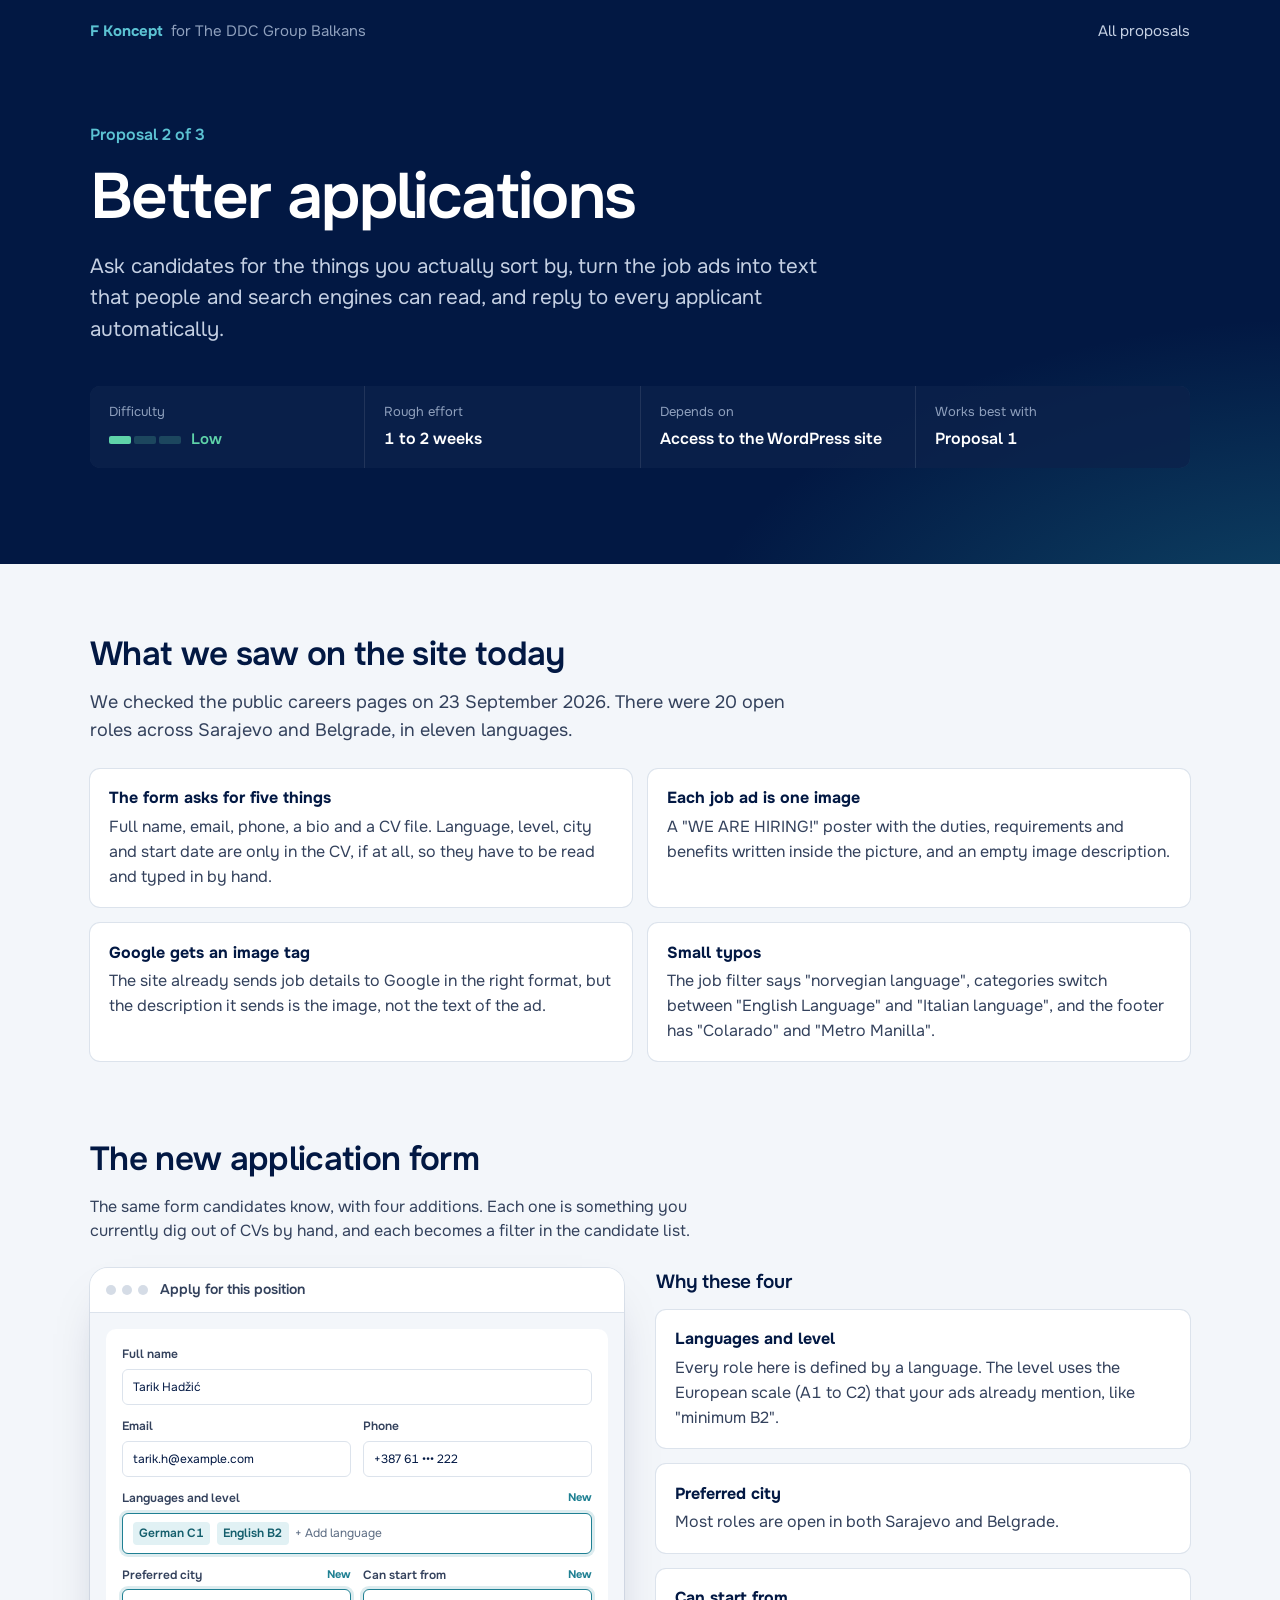
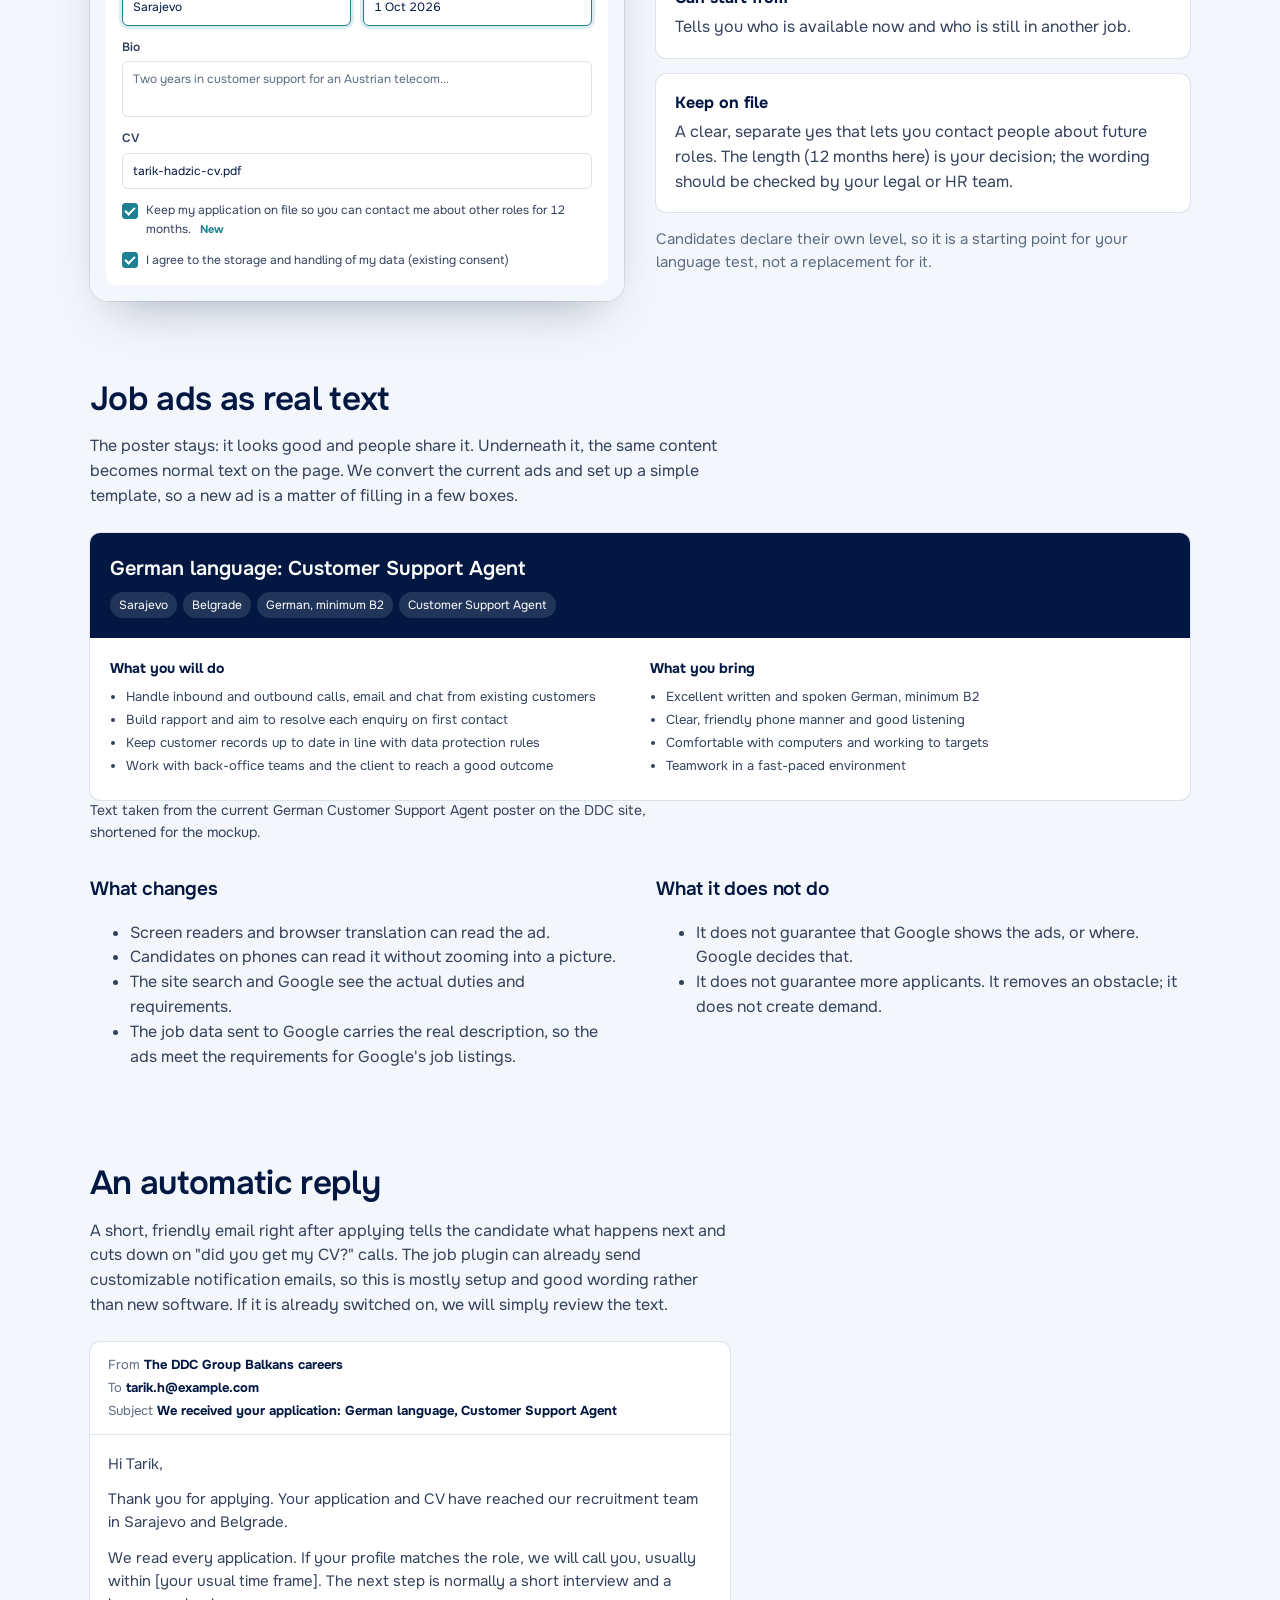
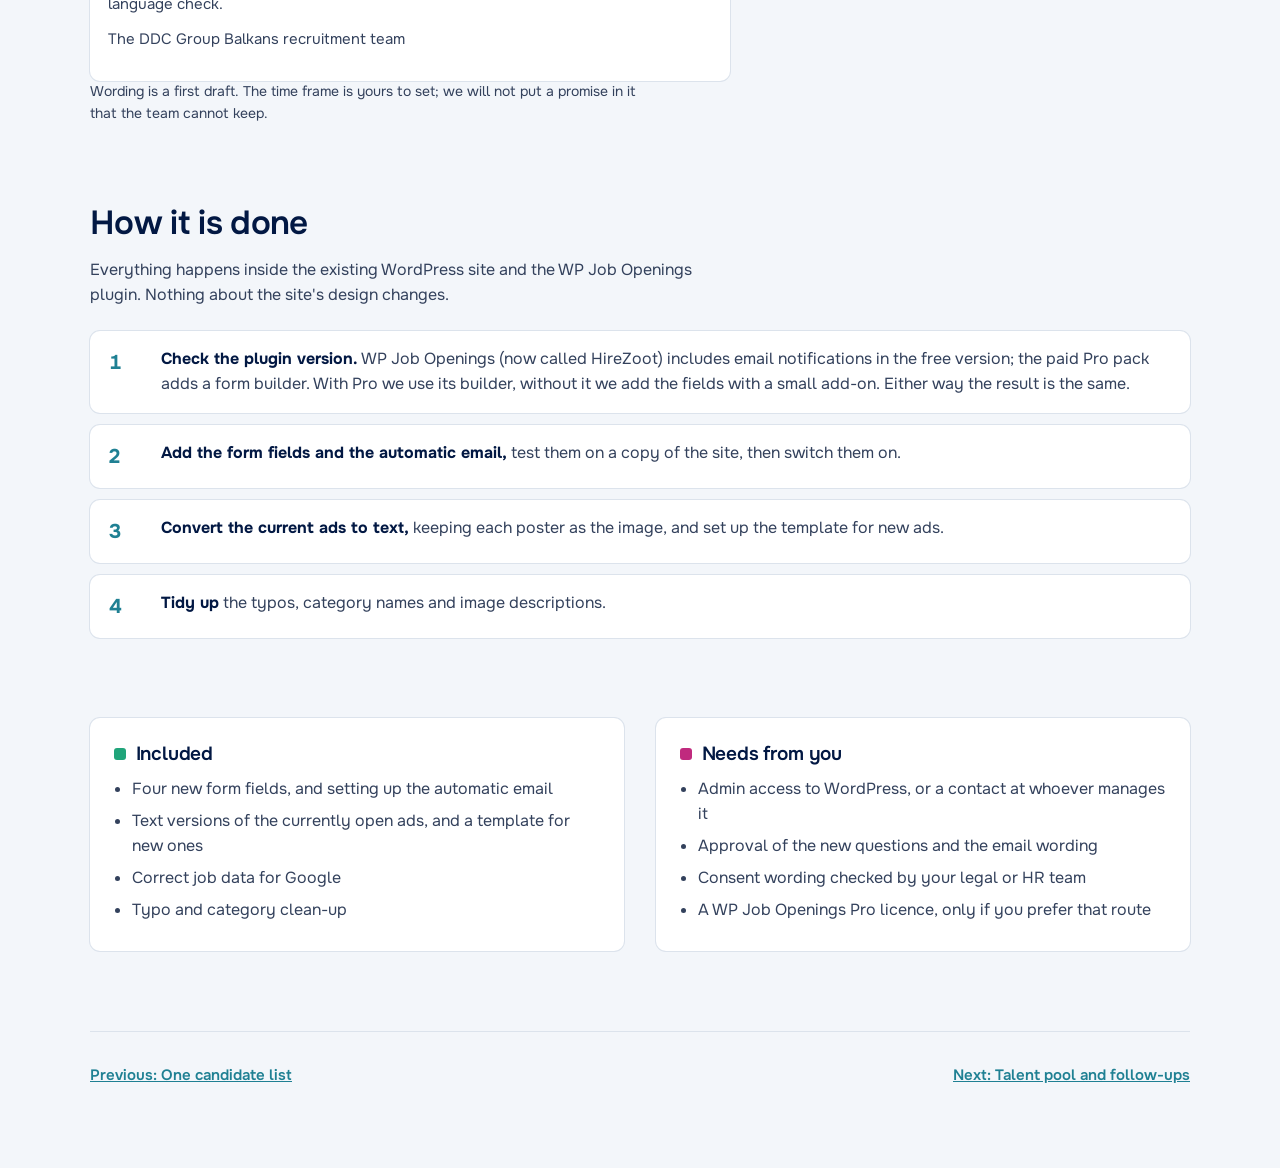
==== site/ideas/better-applications.html @ c0cc88ef "Build the DDC Balkans proposal site: deck, three proposals, smaller ideas Co-Authored-By: Claude Opu" ====
<!doctype html>
<html lang="en-GB">
<head>
<meta charset="utf-8">
<meta name="viewport" content="width=device-width, initial-scale=1, viewport-fit=cover">
<title>Better Applications | Proposal 2 for The DDC Group Balkans</title>
<meta name="robots" content="noindex, nofollow">
<meta name="theme-color" content="#021843">
<link rel="preconnect" href="https://fonts.googleapis.com">
<link rel="preconnect" href="https://fonts.gstatic.com" crossorigin>
<link href="https://fonts.googleapis.com/css2?family=Onest:wght@400;500;600;700;800&display=swap" rel="stylesheet">
<link rel="stylesheet" href="../assets/styles.css">
<link rel="icon" href="data:image/svg+xml,%3Csvg xmlns='http://www.w3.org/2000/svg' viewBox='0 0 32 32'%3E%3Crect width='32' height='32' rx='8' fill='%23021843'/%3E%3Ccircle cx='16' cy='16' r='7' fill='none' stroke='%231F8093' stroke-width='3'/%3E%3C/svg%3E">
</head>
<body class="doc-page">

<header class="doc-hero on-navy">
  <div class="inner">
    <div class="top">
      <a class="wordmark" href="../index.html"><b>F Koncept</b><span>for The DDC Group Balkans</span></a>
      <a href="../index.html#proposals">All proposals</a>
    </div>
    <p class="kicker">Proposal 2 of 3</p>
    <h1>Better applications</h1>
    <p class="lede">Ask candidates for the things you actually sort by, turn the job ads into text that people and search engines can read, and reply to every applicant automatically.</p>
    <dl class="summary">
      <div><dt>Difficulty</dt><dd><span class="meter" data-level="1"><span class="bars"><i></i><i></i><i></i></span>Low</span></dd></div>
      <div><dt>Rough effort</dt><dd>1 to 2 weeks</dd></div>
      <div><dt>Depends on</dt><dd>Access to the WordPress site</dd></div>
      <div><dt>Works best with</dt><dd>Proposal 1</dd></div>
    </dl>
  </div>
</header>

<main class="doc">

  <section>
    <h2>What we saw on the site today</h2>
    <p class="lead-p">We checked the public careers pages on 23 September 2026. There were 20 open roles across Sarajevo and Belgrade, in eleven languages.</p>
    <ul class="gets">
      <li><b>The form asks for five things</b>Full name, email, phone, a bio and a CV file. Language, level, city and start date are only in the CV, if at all, so they have to be read and typed in by hand.</li>
      <li><b>Each job ad is one image</b>A "WE ARE HIRING!" poster with the duties, requirements and benefits written inside the picture, and an empty image description.</li>
      <li><b>Google gets an image tag</b>The site already sends job details to Google in the right format, but the description it sends is the image, not the text of the ad.</li>
      <li><b>Small typos</b>The job filter says "norvegian language", categories switch between "English Language" and "Italian language", and the footer has "Colarado" and "Metro Manilla".</li>
    </ul>
  </section>

  <section>
    <h2>The new application form</h2>
    <p>The same form candidates know, with four additions. Each one is something you currently dig out of CVs by hand, and each becomes a filter in the candidate list.</p>
    <div class="two-col" style="margin-top:1.5rem;align-items:start">
      <div class="window">
        <div class="window-bar"><span class="dots"><i></i><i></i><i></i></span><span class="title">Apply for this position</span></div>
        <div class="window-body">
          <div class="form-mock">
            <label>Full name<span class="input">Tarik Hadžić</span></label>
            <div class="grid2">
              <label>Email<span class="input">tarik.h@example.com</span></label>
              <label>Phone<span class="input">+387 61 ••• 222</span></label>
            </div>
            <label class="new-field">Languages and level <span class="newtag">New</span><span class="input"><span class="tag">German C1</span><span class="tag">English B2</span><span style="color:#5b6b82">+ Add language</span></span></label>
            <div class="grid2">
              <label class="new-field">Preferred city <span class="newtag">New</span><span class="input">Sarajevo</span></label>
              <label class="new-field">Can start from <span class="newtag">New</span><span class="input num">1 Oct 2026</span></label>
            </div>
            <label>Bio<span class="input" style="min-height:3.5rem;align-items:flex-start;color:#5b6b82">Two years in customer support for an Austrian telecom...</span></label>
            <label>CV<span class="input">tarik-hadzic-cv.pdf</span></label>
            <label class="check new-field"><span class="box"></span><span>Keep my application on file so you can contact me about other roles for 12 months. <span class="newtag">New</span></span></label>
            <label class="check"><span class="box"></span><span>I agree to the storage and handling of my data (existing consent)</span></label>
          </div>
        </div>
      </div>
      <div>
        <h3>Why these four</h3>
        <ul class="gets" style="grid-template-columns:1fr;margin-top:.75rem">
          <li><b>Languages and level</b>Every role here is defined by a language. The level uses the European scale (A1 to C2) that your ads already mention, like "minimum B2".</li>
          <li><b>Preferred city</b>Most roles are open in both Sarajevo and Belgrade.</li>
          <li><b>Can start from</b>Tells you who is available now and who is still in another job.</li>
          <li><b>Keep on file</b>A clear, separate yes that lets you contact people about future roles. The length (12 months here) is your decision; the wording should be checked by your legal or HR team.</li>
        </ul>
        <p class="note" style="margin-top:1rem">Candidates declare their own level, so it is a starting point for your language test, not a replacement for it.</p>
      </div>
    </div>
  </section>

  <section>
    <h2>Job ads as real text</h2>
    <p>The poster stays: it looks good and people share it. Underneath it, the same content becomes normal text on the page. We convert the current ads and set up a simple template, so a new ad is a matter of filling in a few boxes.</p>
    <div class="jobpage" style="margin-top:1.5rem">
      <div class="jp-head">
        <h4>German language: Customer Support Agent</h4>
        <div class="meta"><span>Sarajevo</span><span>Belgrade</span><span>German, minimum B2</span><span>Customer Support Agent</span></div>
      </div>
      <div class="jp-body">
        <div>
          <h5>What you will do</h5>
          <ul>
            <li>Handle inbound and outbound calls, email and chat from existing customers</li>
            <li>Build rapport and aim to resolve each enquiry on first contact</li>
            <li>Keep customer records up to date in line with data protection rules</li>
            <li>Work with back-office teams and the client to reach a good outcome</li>
          </ul>
        </div>
        <div>
          <h5>What you bring</h5>
          <ul>
            <li>Excellent written and spoken German, minimum B2</li>
            <li>Clear, friendly phone manner and good listening</li>
            <li>Comfortable with computers and working to targets</li>
            <li>Teamwork in a fast-paced environment</li>
          </ul>
        </div>
      </div>
    </div>
    <p class="caption">Text taken from the current German Customer Support Agent poster on the DDC site, shortened for the mockup.</p>
    <div class="two-col" style="margin-top:2rem">
      <div>
        <h3>What changes</h3>
        <ul>
          <li>Screen readers and browser translation can read the ad.</li>
          <li>Candidates on phones can read it without zooming into a picture.</li>
          <li>The site search and Google see the actual duties and requirements.</li>
          <li>The job data sent to Google carries the real description, so the ads meet the requirements for Google's job listings.</li>
        </ul>
      </div>
      <div>
        <h3>What it does not do</h3>
        <ul>
          <li>It does not guarantee that Google shows the ads, or where. Google decides that.</li>
          <li>It does not guarantee more applicants. It removes an obstacle; it does not create demand.</li>
        </ul>
      </div>
    </div>
  </section>

  <section>
    <h2>An automatic reply</h2>
    <p>A short, friendly email right after applying tells the candidate what happens next and cuts down on "did you get my CV?" calls. The job plugin can already send customizable notification emails, so this is mostly setup and good wording rather than new software. If it is already switched on, we will simply review the text.</p>
    <div class="email" style="margin-top:1.5rem;max-width:40rem">
      <div class="hdr"><span>From <b>The DDC Group Balkans careers</b></span><span>To <b>tarik.h@example.com</b></span><span>Subject <b>We received your application: German language, Customer Support Agent</b></span></div>
      <div class="bdy">
        <p>Hi Tarik,</p>
        <p>Thank you for applying. Your application and CV have reached our recruitment team in Sarajevo and Belgrade.</p>
        <p>We read every application. If your profile matches the role, we will call you, usually within [your usual time frame]. The next step is normally a short interview and a language check.</p>
        <p>The DDC Group Balkans recruitment team</p>
      </div>
    </div>
    <p class="caption">Wording is a first draft. The time frame is yours to set; we will not put a promise in it that the team cannot keep.</p>
  </section>

  <section>
    <h2>How it is done</h2>
    <p>Everything happens inside the existing WordPress site and the WP Job Openings plugin. Nothing about the site's design changes.</p>
    <ol class="steps">
      <li><div><b>Check the plugin version.</b> WP Job Openings (now called HireZoot) includes email notifications in the free version; the paid Pro pack adds a form builder. With Pro we use its builder, without it we add the fields with a small add-on. Either way the result is the same.</div></li>
      <li><div><b>Add the form fields and the automatic email,</b> test them on a copy of the site, then switch them on.</div></li>
      <li><div><b>Convert the current ads to text,</b> keeping each poster as the image, and set up the template for new ads.</div></li>
      <li><div><b>Tidy up</b> the typos, category names and image descriptions.</div></li>
    </ol>
  </section>

  <section class="two-col">
    <div class="box-list" style="--c: var(--green)">
      <h3>Included</h3>
      <ul>
        <li>Four new form fields, and setting up the automatic email</li>
        <li>Text versions of the currently open ads, and a template for new ones</li>
        <li>Correct job data for Google</li>
        <li>Typo and category clean-up</li>
      </ul>
    </div>
    <div class="box-list" style="--c: var(--raspberry)">
      <h3>Needs from you</h3>
      <ul>
        <li>Admin access to WordPress, or a contact at whoever manages it</li>
        <li>Approval of the new questions and the email wording</li>
        <li>Consent wording checked by your legal or HR team</li>
        <li>A WP Job Openings Pro licence, only if you prefer that route</li>
      </ul>
    </div>
  </section>

  <footer class="doc-foot">
    <span><a href="one-candidate-list.html">Previous: One candidate list</a></span>
    <span><a href="talent-pool.html">Next: Talent pool and follow-ups</a></span>
  </footer>
</main>
</body>
</html>
---- site/assets/styles.css ----
/* DDC Group Balkans proposal. Tokens come from balkans.theddcgroup.com (see PROGRESS.md). */

:root {
  --navy: #021843;
  --navy-2: #0a2658;
  --navy-3: #13336b;
  --deep-teal: #0f4a5a;
  --teal: #1f8093;
  --teal-light: #5cc3d3;
  --raspberry: #c02a7e;
  --raspberry-light: #f07ab8;
  --green: #20a47a;
  --green-light: #5fd3a9;
  --lavender: #827493;
  --lavender-light: #b9acc9;

  --paper: #f3f6fa;
  --panel: #ffffff;
  --line: #dce3ec;
  --ink: #021843;
  --ink-2: #33415c;
  --muted: #5b6b82;
  --on-navy: #ffffff;
  --on-navy-2: #c5d0e3;
  --on-navy-3: #8fa0bd;

  --radius-s: 6px;
  --radius-m: 10px;
  --radius-l: 18px;

  --font: "Onest", "Plus Jakarta Sans", system-ui, -apple-system, "Segoe UI", sans-serif;
  color-scheme: light;
}

* { box-sizing: border-box; }
html { -webkit-text-size-adjust: 100%; }
body {
  margin: 0;
  font-family: var(--font);
  font-size: 1rem;
  line-height: 1.55;
  color: var(--ink);
  background: var(--paper);
  font-feature-settings: "ss01";
}
img { max-width: 100%; }
a { color: inherit; }
:focus-visible { outline: 3px solid var(--teal-light); outline-offset: 3px; border-radius: 4px; }
.sr-only { position: absolute; width: 1px; height: 1px; overflow: hidden; clip: rect(0 0 0 0); white-space: nowrap; }
.num { font-variant-numeric: tabular-nums; }

/* ---------- Buttons and links ---------- */
.btn {
  display: inline-flex; align-items: center; gap: .5rem;
  font: 600 1rem/1 var(--font);
  padding: .9rem 1.3rem;
  border-radius: var(--radius-m);
  border: 0;
  background: var(--teal); color: #fff;
  text-decoration: none; cursor: pointer;
  transition: background .15s;
}
.btn:hover { background: #196c7d; }
.btn.ghost { background: transparent; color: inherit; box-shadow: inset 0 0 0 1.5px currentColor; }
.btn.ghost:hover { background: rgba(255,255,255,.08); }
.btn.small { font-size: .875rem; padding: .6rem .9rem; border-radius: var(--radius-s); }
.ext::after {
  content: ""; display: inline-block; width: .75em; height: .75em; margin-left: .15em;
  background: currentColor;
  -webkit-mask: url("data:image/svg+xml,%3Csvg xmlns='http://www.w3.org/2000/svg' viewBox='0 0 12 12'%3E%3Cpath d='M4 1h7v7h-1.6V3.7L2.1 11 1 9.9l7.3-7.3H4z'/%3E%3C/svg%3E") center/contain no-repeat;
          mask: url("data:image/svg+xml,%3Csvg xmlns='http://www.w3.org/2000/svg' viewBox='0 0 12 12'%3E%3Cpath d='M4 1h7v7h-1.6V3.7L2.1 11 1 9.9l7.3-7.3H4z'/%3E%3C/svg%3E") center/contain no-repeat;
}

/* ---------- Status chips: the four benefit-card colours from the DDC site ---------- */
.chip {
  display: inline-flex; align-items: center; gap: .4em;
  font-size: .8125rem; font-weight: 600; line-height: 1;
  padding: .38em .65em .38em .55em;
  border-radius: 999px;
  white-space: nowrap;
  background: #eef1f6; color: var(--ink-2);
}
.chip::before { content: ""; width: .55em; height: .55em; border-radius: 50%; background: currentColor; }
.chip.new      { background: #efebf4; color: #5e5170; }
.chip.progress { background: #e1f1f4; color: #145e6c; }
.chip.working  { background: #dff3ec; color: #13704f; }
.chip.closed   { background: #f8e4ef; color: #9a1f63; }

/* ---------- Difficulty meter ---------- */
.meter { display: inline-flex; align-items: center; gap: .6rem; font-weight: 600; font-size: .9375rem; }
.meter .bars { display: inline-flex; gap: 3px; }
.meter .bars i { width: 22px; height: 8px; border-radius: 2px; background: currentColor; opacity: .22; }
.meter[data-level="1"] .bars i:nth-child(-n+1),
.meter[data-level="2"] .bars i:nth-child(-n+2),
.meter[data-level="3"] .bars i:nth-child(-n+3) { opacity: 1; }
.meter[data-level="1"] { color: var(--green); }
.meter[data-level="2"] { color: var(--teal); }
.meter[data-level="3"] { color: var(--raspberry); }
.on-navy .meter[data-level="1"] { color: var(--green-light); }
.on-navy .meter[data-level="2"] { color: var(--teal-light); }
.on-navy .meter[data-level="3"] { color: var(--raspberry-light); }

/* ---------- App window (mockup frame) ---------- */
.window {
  background: var(--paper);
  color: var(--ink);
  border-radius: var(--radius-l);
  overflow: hidden;
  box-shadow: 0 30px 60px -20px rgba(0, 8, 30, .55), 0 0 0 1px rgba(255,255,255,.06);
  font-size: .875rem;
  text-align: left;
}
.window-bar {
  display: flex; align-items: center; gap: .75rem;
  padding: .7rem 1rem;
  background: var(--panel);
  border-bottom: 1px solid var(--line);
}
.window-bar .dots { display: inline-flex; gap: 6px; }
.window-bar .dots i { width: 10px; height: 10px; border-radius: 50%; background: #d5dce6; }
.window-bar .title { font-weight: 600; color: var(--ink-2); }
.window-bar .sample { margin-left: auto; font-size: .75rem; color: var(--muted); background: #eef1f6; padding: .25rem .55rem; border-radius: 999px; }
.window-body { padding: 1rem; }

.table-wrap { overflow-x: auto; }
table.list { width: 100%; border-collapse: collapse; background: var(--panel); border-radius: var(--radius-m); overflow: hidden; }
table.list th, table.list td { padding: .6rem .75rem; text-align: left; border-bottom: 1px solid var(--line); white-space: nowrap; }
table.list th { font-size: .75rem; font-weight: 600; color: var(--muted); background: #f8fafc; }
table.list tr:last-child td { border-bottom: 0; }
table.list .who { font-weight: 600; }
table.list .sub { display: block; font-weight: 400; color: var(--muted); font-size: .75rem; }

/* ============================================================
   PRESENTATION (index.html)
   ============================================================ */
body.deck-page {
  background: var(--navy);
  color: var(--on-navy);
}
.deck {
  height: 100svh;
  overflow-y: auto;
  scroll-snap-type: y proximity;
  scroll-behavior: smooth;
}
.slide {
  position: relative;
  min-height: 100svh;
  scroll-snap-align: start;
  display: grid;
  align-items: center;
  padding: clamp(4.5rem, 8vh, 6rem) clamp(1.25rem, 6vw, 6rem) clamp(5rem, 9vh, 6rem);
  background:
    radial-gradient(1200px 700px at 110% 110%, rgba(31,128,147,.45), transparent 60%),
    radial-gradient(900px 600px at -10% -20%, rgba(19,51,107,.9), transparent 60%),
    var(--navy);
  isolation: isolate;
}
.slide:nth-child(even) {
  background:
    radial-gradient(1000px 700px at -10% 110%, rgba(31,128,147,.35), transparent 60%),
    radial-gradient(900px 600px at 110% -20%, rgba(19,51,107,.9), transparent 60%),
    var(--navy);
}
.slide-inner { width: 100%; max-width: 1240px; margin: 0 auto; }
.split { display: grid; grid-template-columns: minmax(0, 5fr) minmax(0, 7fr); gap: clamp(2rem, 5vw, 5rem); align-items: center; }
.split.even { grid-template-columns: 1fr 1fr; }

.slide h1, .slide h2 { font-weight: 600; letter-spacing: -.025em; margin: 0 0 1.25rem; text-wrap: balance; }
.slide h1 { font-size: clamp(2.25rem, min(4.6vw, 8vh), 4.5rem); line-height: 1.02; }
.slide h2 { font-size: clamp(1.75rem, min(3.4vw, 6.4vh), 3rem); line-height: 1.08; }
.slide h3 { font-size: 1.25rem; font-weight: 600; margin: 0 0 .5rem; letter-spacing: -.01em; }
.slide p { color: var(--on-navy-2); font-size: clamp(1rem, 1.25vw, 1.125rem); max-width: 34em; margin: 0 0 1rem; }
.slide .lede { font-size: clamp(1.0625rem, min(1.5vw, 2.8vh), 1.3125rem); color: var(--on-navy); max-width: 30em; }
.slide .kicker { color: var(--teal-light); font-weight: 600; font-size: 1rem; margin-bottom: 1rem; }
.slide .fine { font-size: .875rem; color: var(--on-navy-3); }
.actions { display: flex; flex-wrap: wrap; gap: .75rem; margin-top: 1.75rem; }

/* brand mark */
.brandbar {
  position: fixed; top: 0; left: 0; right: 0; z-index: 20;
  display: flex; align-items: center; justify-content: space-between; gap: 1rem;
  padding: calc(env(safe-area-inset-top, 0px) + 1rem) clamp(1.25rem, 6vw, 6rem) 1rem;
  pointer-events: none;
}
.brandbar > * { pointer-events: auto; }
.wordmark { display: inline-flex; align-items: baseline; gap: .5rem; font-weight: 600; font-size: .9375rem; color: var(--on-navy); text-decoration: none; }
.wordmark b { color: var(--teal-light); font-weight: 700; }
.wordmark span { color: var(--on-navy-3); font-weight: 400; }

/* progress rail */
.rail {
  position: fixed; right: clamp(.75rem, 2vw, 2rem); top: 50%; transform: translateY(-50%);
  z-index: 20; list-style: none; margin: 0; padding: 0;
  display: flex; flex-direction: column; gap: .35rem;
}
.rail a {
  display: flex; align-items: center; justify-content: flex-end; gap: .6rem;
  text-decoration: none; color: var(--on-navy-3); font-size: .8125rem; padding: .2rem 0;
}
.rail a span { opacity: 0; transform: translateX(6px); transition: opacity .2s, transform .2s; white-space: nowrap; }
.rail a i { width: 8px; height: 8px; border-radius: 50%; background: currentColor; opacity: .5; transition: all .2s; flex: none; }
.rail:hover a span, .rail a:focus-visible span { opacity: 1; transform: none; }
.rail a[aria-current="true"] { color: #fff; }
.rail a[aria-current="true"] i { opacity: 1; background: var(--teal-light); height: 22px; border-radius: 4px; }

.pager {
  position: fixed; left: 0; right: 0; bottom: 0; z-index: 20;
  display: flex; align-items: center; justify-content: space-between; gap: 1rem;
  padding: 1rem clamp(1.25rem, 6vw, 6rem) calc(env(safe-area-inset-bottom, 0px) + 1rem);
  pointer-events: none;
}
.pager > * { pointer-events: auto; }
.pager .count { font-size: .875rem; color: var(--on-navy-3); }
.pager .count b { color: #fff; font-weight: 600; }
.pager .keys { display: flex; gap: .5rem; }
.pager button {
  width: 44px; height: 44px; border-radius: 50%;
  border: 0; background: rgba(255,255,255,.1); color: #fff; cursor: pointer;
  display: grid; place-items: center;
}
.pager button:hover { background: rgba(255,255,255,.2); }
.pager button:disabled { opacity: .3; cursor: default; }
.pager .hint { font-size: .8125rem; color: var(--on-navy-3); }

/* ---------- Slide 1: the merge ---------- */
.merge { position: relative; }
.sheet {
  background: #fff; color: #1d2733; border-radius: var(--radius-m);
  font-size: .8125rem; overflow: hidden;
  box-shadow: 0 30px 60px -20px rgba(0,8,30,.6);
}
.sheet-head, .sheet-row {
  display: grid; grid-template-columns: 3rem 1.4fr 1.2fr 1.1fr .9fr;
}
.sheet-head > *, .sheet-row > * { padding: .5rem .6rem; border-right: 1px solid #e3e7ec; border-bottom: 1px solid #e3e7ec; white-space: nowrap; overflow: hidden; text-overflow: ellipsis; }
.sheet-head { background: #f1f3f5; color: #5f6b7a; font-weight: 600; }
.sheet-row > :first-child, .sheet-head > :first-child { background: #f1f3f5; color: #8a94a1; text-align: right; }
.sheet-row.ghost { color: #b7bec8; }
.sheet-row.clash { background: #fdf0f6; }
.sheet-row.clash .st { color: #9a1f63; font-weight: 600; }
.sheet-gap { height: 1.5rem; background: repeating-linear-gradient(0deg, #fff 0 6px, #f6f7f9 6px 12px); border-bottom: 1px solid #e3e7ec; }

.clash-note {
  display: flex; gap: .75rem; align-items: flex-start;
  margin-top: 1rem; padding: .85rem 1rem; border-radius: var(--radius-m);
  background: rgba(192,42,126,.16); color: #fbd4e8; font-size: .9375rem;
  box-shadow: inset 3px 0 0 var(--raspberry);
}
.record {
  position: absolute; inset: 0; margin: auto; height: fit-content;
  background: var(--panel); color: var(--ink);
  border-radius: var(--radius-l); padding: 1.25rem 1.35rem;
  box-shadow: 0 30px 70px -20px rgba(0,8,30,.7);
  opacity: 0; transform: translateY(24px) scale(.97);
  pointer-events: none;
}
.record-top { display: flex; align-items: center; gap: .9rem; margin-bottom: 1rem; }
.avatar {
  width: 44px; height: 44px; border-radius: 50%; flex: none;
  display: grid; place-items: center; font-weight: 700; color: #fff; background: var(--teal);
}
.record-top h3 { margin: 0; font-size: 1.125rem; color: var(--ink); }
.record-top .sub { color: var(--muted); font-size: .8125rem; }
.record-top .chip { margin-left: auto; }
.record dl { display: grid; grid-template-columns: repeat(3, minmax(0,1fr)); gap: .75rem; margin: 0 0 1rem; }
.record dt { font-size: .75rem; color: var(--muted); }
.record dd { margin: 0; font-weight: 600; font-size: .875rem; }
.record .guard {
  display: flex; gap: .6rem; align-items: center;
  padding: .6rem .8rem; border-radius: var(--radius-s);
  background: #dff3ec; color: #13704f; font-size: .8125rem; font-weight: 600;
}

.merge.play .sheet { animation: sheet-out 1s cubic-bezier(.6,0,.3,1) 2.4s forwards; }
.merge.play .clash-note { animation: sheet-out .8s cubic-bezier(.6,0,.3,1) 2.3s forwards; }
.merge.play .record { animation: record-in .9s cubic-bezier(.2,.8,.2,1) 3.1s forwards; pointer-events: auto; }
.merge.done .sheet, .merge.done .clash-note { opacity: .12; transform: scale(.94); filter: blur(2px); }
.merge.done .record { opacity: 1; transform: none; pointer-events: auto; }
@keyframes sheet-out { to { opacity: .12; transform: scale(.94); filter: blur(2px); } }
@keyframes record-in { to { opacity: 1; transform: none; } }
.replay {
  margin-top: 1rem; background: none; border: 0; color: var(--on-navy-3); font: inherit; font-size: .875rem;
  cursor: pointer; text-decoration: underline; text-underline-offset: 3px; padding: .25rem 0;
}
.replay:hover { color: #fff; }

/* ---------- Slide 2: flow ---------- */
.flow { list-style: none; margin: 2.5rem 0 0; padding: 0; display: grid; grid-template-columns: repeat(5, minmax(0,1fr)); gap: 1rem; counter-reset: step; }
.flow li {
  counter-increment: step; position: relative;
  padding: 1.25rem 1.1rem 1.35rem; border-radius: var(--radius-m);
  background: rgba(255,255,255,.05);
  box-shadow: inset 0 3px 0 var(--bar, var(--teal));
}
.flow li::before { content: counter(step); display: block; font-size: 2rem; font-weight: 600; color: var(--on-navy-3); line-height: 1; margin-bottom: .75rem; }
.flow li strong { display: block; font-size: 1.0625rem; margin-bottom: .35rem; }
.flow li span { color: var(--on-navy-2); font-size: .9375rem; }
.flow li.hand { --bar: var(--raspberry); background: rgba(192,42,126,.12); }
.flow li.hand::after {
  content: "by hand"; position: absolute; top: 1.2rem; right: 1rem;
  font-size: .75rem; font-weight: 600; color: var(--raspberry-light);
}
.symptoms { display: grid; grid-template-columns: repeat(3, minmax(0,1fr)); gap: 1rem; margin-top: 1.5rem; }
.symptom { padding: 1rem 1.1rem; border-radius: var(--radius-m); background: rgba(0,0,0,.2); font-size: .9375rem; color: var(--on-navy-2); }
.symptom b { display: block; color: #fff; font-weight: 600; margin-bottom: .25rem; }

/* ---------- Slide 3: findings ---------- */
.findings { display: grid; gap: 1rem; }
.finding { display: grid; grid-template-columns: 5.5rem 1fr; gap: 1.25rem; align-items: center; padding: 1rem 1.25rem; border-radius: var(--radius-m); background: rgba(255,255,255,.05); }
.finding .thumb { border-radius: var(--radius-s); overflow: hidden; background: #fff; aspect-ratio: 1; display: grid; }
.finding h3 { color: #fff; }
.finding p { font-size: .9375rem; margin: 0; }
.poster { padding: .5rem; font-size: .5rem; line-height: 1.2; color: #0d2340; background: linear-gradient(160deg, #fff 55%, #dfe9f1); }
.poster b { display: block; font-size: .8rem; line-height: .9; font-weight: 800; letter-spacing: -.03em; }
.poster b + b { color: var(--teal); }
.poster i { display: block; height: 3px; margin: 3px 0; background: #c8d3df; border-radius: 2px; }
.mini-form { padding: .4rem .5rem; background: #fff; font-size: .45rem; line-height: 1.1; color: #5b6b82; display: grid; gap: 2px; align-content: center; }
.mini-form i { height: 7px !important; }
.mini-form i { display: block; height: 9px; border: 1px solid #d0d8e2; border-radius: 2px; }
.mini-form .missing { border-style: dashed; border-color: var(--raspberry); background: #fdf0f6; }
.typo { padding: .5rem; background: #fff; font-size: .55rem; color: #33415c; display: grid; gap: 6px; align-content: center; }
.typo s { text-decoration-color: var(--raspberry); text-decoration-thickness: 2px; }

/* ---------- Slide 4: three proposals ---------- */
.three { display: grid; grid-template-columns: repeat(3, minmax(0,1fr)); gap: 1.25rem; margin-top: 2.5rem; }
.proposal {
  display: flex; flex-direction: column;
  padding: 1.5rem 1.4rem; border-radius: var(--radius-m);
  background: rgba(255,255,255,.06);
  box-shadow: inset 0 4px 0 var(--bar);
}
.proposal h3 { font-size: 1.5rem; color: #fff; margin-bottom: .6rem; }
.proposal p { font-size: .9375rem; }
.proposal .facts { margin: auto 0 1.25rem; padding: 1rem 0 0; display: grid; gap: .5rem; font-size: .875rem; color: var(--on-navy-2); border-top: 1px solid rgba(255,255,255,.1); }
.proposal .facts div { display: flex; justify-content: space-between; gap: 1rem; align-items: center; }
.proposal .facts dt { color: var(--on-navy-3); }
.proposal .facts dd { margin: 0; color: #fff; font-weight: 600; text-align: right; }
.proposal .btn { align-self: flex-start; }
.slide .deps { margin-top: 1.25rem; font-size: .9375rem; color: var(--on-navy-3); max-width: 60em; }

/* ---------- Proposal slides ---------- */
.points { list-style: none; padding: 0; margin: 1.5rem 0 0; display: grid; gap: .75rem; }
.points li { position: relative; padding-left: 1.6rem; color: var(--on-navy-2); font-size: 1rem; }
.points li::before { content: ""; position: absolute; left: 0; top: .5em; width: .7rem; height: .7rem; border-radius: 3px; background: var(--bar, var(--teal-light)); }
.points li b { color: #fff; font-weight: 600; }
.meta-row { display: flex; flex-wrap: wrap; gap: 1.25rem 2rem; margin-top: 1.75rem; align-items: center; }
.meta-row .effort { font-size: .9375rem; color: var(--on-navy-2); }
.meta-row .effort b { color: #fff; }

/* mini mockups on slides */
.mock-toolbar { display: flex; flex-wrap: wrap; gap: .5rem; margin-bottom: .75rem; align-items: center; }
.mock-search { flex: 1 1 10rem; background: var(--panel); border: 1px solid var(--line); border-radius: var(--radius-s); padding: .45rem .7rem; color: var(--muted); }
.filter-pill { background: var(--panel); border: 1px solid var(--line); border-radius: 999px; padding: .35rem .7rem; font-size: .8125rem; color: var(--ink-2); }
.filter-pill.on { background: var(--navy); color: #fff; border-color: var(--navy); }
.alert {
  display: flex; gap: .6rem; align-items: flex-start;
  padding: .7rem .85rem; border-radius: var(--radius-s); margin-bottom: .75rem;
  font-size: .8125rem; line-height: 1.4;
}
.alert.warn { background: #f8e4ef; color: #7d1850; }
.alert.ok { background: #dff3ec; color: #0f5c41; }
.alert.info { background: #e1f1f4; color: #0f4d59; }
.alert b { font-weight: 700; }

.form-mock { background: var(--panel); border-radius: var(--radius-m); padding: 1rem; display: grid; gap: .75rem; }
.form-mock label { display: grid; gap: .3rem; font-size: .75rem; font-weight: 600; color: var(--ink-2); }
.form-mock .input { border: 1px solid var(--line); border-radius: var(--radius-s); padding: .5rem .6rem; font-weight: 400; color: var(--ink); background: #fff; min-height: 2.2rem; display: flex; align-items: center; gap: .4rem; flex-wrap: wrap; }
.form-mock .new-field { position: relative; }
.form-mock .new-field .input { border-color: var(--teal); box-shadow: 0 0 0 3px rgba(31,128,147,.15); }
.form-mock .tag { background: #e1f1f4; color: #145e6c; border-radius: 4px; padding: .15rem .4rem; font-size: .75rem; font-weight: 600; }
.form-mock .grid2 { display: grid; grid-template-columns: 1fr 1fr; gap: .75rem; }
.form-mock .check { display: flex; gap: .5rem; align-items: flex-start; font-weight: 400; }
.form-mock .box { width: 1rem; height: 1rem; border-radius: 3px; border: 1.5px solid var(--teal); background: var(--teal); flex: none; margin-top: .1rem; position: relative; }
.form-mock .box::after { content: ""; position: absolute; left: 4px; top: 1px; width: 4px; height: 8px; border: solid #fff; border-width: 0 2px 2px 0; transform: rotate(45deg); }
.newtag { font-size: .6875rem; font-weight: 700; color: var(--teal); margin-left: .35rem; }

.tasks { display: grid; gap: .5rem; }
.task { display: flex; gap: .75rem; align-items: center; background: var(--panel); border-radius: var(--radius-s); padding: .6rem .75rem; }
.task .when { font-size: .75rem; color: var(--muted); margin-left: auto; white-space: nowrap; }
.task .box { width: 1rem; height: 1rem; border: 1.5px solid #b8c3d1; border-radius: 4px; flex: none; }
.match-card { background: var(--panel); border-radius: var(--radius-m); padding: .9rem 1rem; margin-top: .75rem; box-shadow: inset 4px 0 0 var(--teal); }
.match-card h4 { margin: 0 0 .25rem; font-size: .9375rem; }
.match-card p { margin: 0 0 .6rem; color: var(--muted); font-size: .8125rem; }
.stack { display: flex; }
.stack span { width: 28px; height: 28px; border-radius: 50%; display: grid; place-items: center; color: #fff; font-size: .6875rem; font-weight: 700; border: 2px solid #fff; margin-left: -6px; }
.stack span:first-child { margin-left: 0; }

/* ---------- Quick wins ---------- */
.wins { display: grid; grid-template-columns: repeat(2, minmax(0,1fr)); gap: .75rem 2.5rem; margin-top: 2rem; }
.win { display: grid; grid-template-columns: 1fr auto; gap: .25rem 1rem; padding: 1rem 0; border-top: 1px solid rgba(255,255,255,.12); }
.win h3 { font-size: 1.0625rem; margin: 0; color: #fff; }
.win p { grid-column: 1 / -1; font-size: .9375rem; margin: 0; }

/* ---------- Roadmap ---------- */
.road { list-style: none; margin: 2.5rem 0 0; padding: 0; display: grid; gap: 1rem; counter-reset: step; }
.road li {
  counter-increment: step;
  display: grid; grid-template-columns: 3rem minmax(0, 1fr) auto; gap: 1.25rem; align-items: center;
  padding: 1.25rem 1.4rem; border-radius: var(--radius-m); background: rgba(255,255,255,.06);
}
.road li::before { content: counter(step); font-size: 2.25rem; font-weight: 600; color: var(--bar); line-height: 1; }
.road h3 { margin: 0 0 .2rem; color: #fff; }
.road p { margin: 0; font-size: .9375rem; }
.road .when { text-align: right; font-size: .9375rem; color: var(--on-navy-2); }
.road .when b { display: block; color: #fff; font-size: 1.125rem; }

/* ---------- Promises ---------- */
.promise-cols { display: grid; grid-template-columns: 1fr 1fr; gap: 2rem; margin-top: 2rem; }
.promise-cols h3 { display: flex; align-items: center; gap: .6rem; color: #fff; font-size: 1.25rem; }
.promise-cols h3::before { content: ""; width: 12px; height: 12px; border-radius: 3px; background: var(--c); }
.promise-cols ul { margin: 0; padding: 0; list-style: none; display: grid; gap: .75rem; }
.promise-cols li { color: var(--on-navy-2); padding-left: 1.4rem; position: relative; }
.promise-cols li::before { content: ""; position: absolute; left: 0; top: .65em; width: .6rem; height: 2px; background: var(--c); }

.questions { columns: 2; column-gap: 2.5rem; margin: 1.5rem 0 0; padding-left: 1.2rem; color: var(--on-navy-2); }
.questions li { break-inside: avoid; margin-bottom: .6rem; }

/* ---------- responsive deck ---------- */
@media (max-width: 1100px) {
  .flow { grid-template-columns: repeat(3, minmax(0,1fr)); }
  .rail { display: none; }
}
@media (max-width: 900px) {
  .deck { scroll-snap-type: none; height: auto; overflow: visible; }
  .slide { min-height: auto; padding-top: 5.5rem; padding-bottom: 4.5rem; }
  .split, .split.even { grid-template-columns: 1fr; }
  .three, .symptoms, .promise-cols, .wins { grid-template-columns: 1fr; }
  .flow { grid-template-columns: 1fr 1fr; }
  .questions { columns: 1; }
  .road li { grid-template-columns: 2.5rem 1fr; }
  .road .when { grid-column: 2; text-align: left; }
  .brandbar { position: absolute; }
  .pager { display: none; }
  .record { position: relative; margin-top: -14rem; }
}
@media (max-width: 520px) {
  .flow { grid-template-columns: 1fr; }
  .finding { grid-template-columns: 5rem 1fr; gap: 1rem; padding: 1rem; }
  .record dl { grid-template-columns: 1fr 1fr; }
  .sheet-head, .sheet-row { grid-template-columns: 2.6rem 1.4fr 1fr 1.1fr; }
  .sheet-head > :nth-child(5), .sheet-row > :nth-child(5) { display: none; }
  .form-mock .grid2 { grid-template-columns: 1fr; }
}

/* ============================================================
   DETAIL PAGES (ideas/*.html)
   ============================================================ */
body.doc-page { background: var(--paper); color: var(--ink); }
.doc-hero {
  color: #fff;
  padding: calc(env(safe-area-inset-top, 0px) + 1.25rem) clamp(1.25rem, 6vw, 6rem) clamp(3rem, 7vw, 5rem);
  background:
    radial-gradient(1100px 600px at 105% 120%, rgba(31,128,147,.5), transparent 60%),
    var(--navy);
}
.doc-hero .top { display: flex; justify-content: space-between; align-items: center; gap: 1rem; margin-bottom: clamp(2.5rem, 7vw, 5rem); flex-wrap: wrap; }
.doc-hero .top a { color: var(--on-navy-2); font-size: .9375rem; text-decoration: none; }
.doc-hero .top a:hover { color: #fff; text-decoration: underline; }
.doc-hero .inner { max-width: 1100px; margin: 0 auto; }
.doc-hero .kicker { color: var(--teal-light); font-weight: 600; margin: 0 0 1rem; }
.doc-hero h1 { font-size: clamp(2.25rem, 5vw, 4rem); line-height: 1.04; letter-spacing: -.025em; font-weight: 600; margin: 0 0 1.25rem; max-width: 15em; text-wrap: balance; }
.doc-hero .lede { font-size: clamp(1.125rem, 1.6vw, 1.3125rem); color: var(--on-navy-2); max-width: 36em; margin: 0; }
.summary {
  display: grid; grid-template-columns: repeat(4, minmax(0,1fr)); gap: 1px;
  margin-top: 2.5rem; border-radius: var(--radius-m); overflow: hidden;
  background: rgba(255,255,255,.12);
}
.summary div { background: rgba(2,24,67,.75); padding: 1rem 1.2rem; }
.summary dt { font-size: .8125rem; color: var(--on-navy-3); margin-bottom: .3rem; }
.summary dd { margin: 0; font-weight: 600; }

.doc { max-width: 1100px; margin: 0 auto; padding: clamp(2.5rem, 6vw, 4.5rem) clamp(1.25rem, 6vw, 6rem) 5rem; box-sizing: content-box; }
.doc section { margin-bottom: clamp(3rem, 7vw, 5rem); }
.doc h2 { font-size: clamp(1.625rem, 2.6vw, 2.25rem); letter-spacing: -.02em; line-height: 1.12; font-weight: 600; margin: 0 0 1rem; max-width: 22em; }
.doc h3 { font-size: 1.1875rem; font-weight: 600; margin: 0 0 .4rem; letter-spacing: -.01em; }
.doc p, .doc li { color: var(--ink-2); max-width: 40em; }
.doc p { margin: 0 0 1rem; }
.doc .lead-p { font-size: 1.125rem; }
.doc .note { font-size: .9375rem; color: var(--muted); }
.doc .window { box-shadow: 0 24px 50px -24px rgba(2,24,67,.35), 0 0 0 1px var(--line); }
.doc .window-body { background: var(--paper); }
.caption { font-size: .875rem; color: var(--muted); margin-top: .75rem; }

.gets { display: grid; grid-template-columns: repeat(2, minmax(0,1fr)); gap: 1rem; list-style: none; padding: 0; margin: 1.5rem 0 0; }
.gets li { background: var(--panel); border-radius: var(--radius-m); padding: 1.1rem 1.2rem; box-shadow: 0 0 0 1px var(--line); max-width: none; }
.gets li b { display: block; color: var(--ink); margin-bottom: .25rem; }

.two-col { display: grid; grid-template-columns: 1fr 1fr; gap: 2rem; }
.box-list { background: var(--panel); border-radius: var(--radius-m); padding: 1.35rem 1.5rem; box-shadow: 0 0 0 1px var(--line); }
.box-list h3 { display: flex; align-items: center; gap: .6rem; }
.box-list h3::before { content: ""; width: 12px; height: 12px; border-radius: 3px; background: var(--c, var(--teal)); }
.box-list ul { margin: .5rem 0 0; padding-left: 1.1rem; }
.box-list li { margin-bottom: .45rem; }

.steps { list-style: none; padding: 0; margin: 1.5rem 0 0; counter-reset: s; display: grid; gap: .75rem; }
.steps li { counter-increment: s; display: grid; grid-template-columns: 2.25rem 1fr; gap: 1rem; background: var(--panel); border-radius: var(--radius-m); padding: 1rem 1.2rem; box-shadow: 0 0 0 1px var(--line); max-width: none; }
.steps li::before { content: counter(s); font-weight: 700; font-size: 1.25rem; color: var(--teal); }
.steps li b { color: var(--ink); }

.options { display: grid; grid-template-columns: 1fr 1fr; gap: 1rem; margin-top: 1.5rem; }
.option { background: var(--panel); border-radius: var(--radius-m); padding: 1.35rem 1.5rem; box-shadow: 0 0 0 1px var(--line); }
.option.recommended { box-shadow: 0 0 0 2px var(--teal); }
.option .tagline { font-size: .8125rem; font-weight: 600; color: var(--teal); margin-bottom: .4rem; }
.option ul { padding-left: 1.1rem; margin: .5rem 0 1rem; }
.option li { margin-bottom: .35rem; font-size: .9375rem; }

.doc-foot { border-top: 1px solid var(--line); padding-top: 2rem; display: flex; flex-wrap: wrap; justify-content: space-between; gap: 1rem; color: var(--muted); font-size: .9375rem; }
.doc-foot a { color: var(--teal); font-weight: 600; }

/* interactive demo (one-candidate-list) */
.demo { display: grid; grid-template-columns: minmax(0, 1.35fr) minmax(0, 1fr); gap: 1rem; align-items: start; }
.demo .filters { display: flex; flex-wrap: wrap; gap: .4rem; margin-bottom: .75rem; }
.demo .filters button { font: inherit; font-size: .8125rem; background: var(--panel); border: 1px solid var(--line); border-radius: 999px; padding: .4rem .75rem; cursor: pointer; color: var(--ink-2); }
.demo .filters button[aria-pressed="true"] { background: var(--navy); border-color: var(--navy); color: #fff; }
.demo .filters .sep { width: 1px; background: var(--line); margin: 0 .25rem; }
.demo table.list tbody tr { cursor: pointer; }
.demo table.list tbody tr:hover td { background: #f6f9fc; }
.demo table.list tbody tr[aria-selected="true"] td { background: #e9f4f6; }
.demo table.list tbody tr:focus-visible { outline: 2px solid var(--teal); outline-offset: -2px; }
.profile { background: var(--panel); border-radius: var(--radius-m); padding: 1.1rem; box-shadow: 0 0 0 1px var(--line); position: sticky; top: 1rem; }
.profile .empty { color: var(--muted); padding: 2rem .5rem; text-align: center; }
.profile .p-head { display: flex; gap: .75rem; align-items: center; margin-bottom: .9rem; }
.profile .p-head h4 { margin: 0; font-size: 1.0625rem; }
.profile .p-head .sub { font-size: .8125rem; color: var(--muted); }
.profile dl { display: grid; grid-template-columns: 1fr 1fr; gap: .6rem; margin: 0 0 1rem; font-size: .8125rem; }
.profile dt { color: var(--muted); }
.profile dd { margin: 0; font-weight: 600; }
.profile .p-actions { display: flex; flex-wrap: wrap; gap: .4rem; margin-bottom: 1rem; }
.profile .p-actions button { font: inherit; font-size: .8125rem; font-weight: 600; padding: .45rem .7rem; border-radius: var(--radius-s); border: 1px solid var(--line); background: #fff; cursor: pointer; color: var(--ink); }
.profile .p-actions button:hover { border-color: var(--teal); }
.profile .p-actions button.primary { background: var(--teal); color: #fff; border-color: var(--teal); }
.timeline { list-style: none; margin: 0; padding: 0 0 0 1rem; border-left: 2px solid var(--line); display: grid; gap: .6rem; font-size: .8125rem; }
.timeline li { position: relative; color: var(--ink-2); }
.timeline li::before { content: ""; position: absolute; left: calc(-1rem - 6px); top: .35em; width: 10px; height: 10px; border-radius: 50%; background: var(--dot, var(--teal)); box-shadow: 0 0 0 2px #fff; }
.timeline time { display: block; color: var(--muted); font-size: .75rem; }
.demo-bar { display: flex; flex-wrap: wrap; gap: .75rem; align-items: center; margin-bottom: .75rem; }
.demo-bar .btn { font-size: .875rem; }
#demo-msg:empty { display: none; }

.dup { display: grid; grid-template-columns: 1fr auto 1fr; gap: .75rem; align-items: stretch; }
.dup .card { background: var(--panel); border-radius: var(--radius-m); padding: .9rem 1rem; box-shadow: 0 0 0 1px var(--line); font-size: .8125rem; }
.dup .card b { display: block; font-size: .9375rem; margin-bottom: .3rem; }
.dup .card .diff { background: #fdf0f6; color: #7d1850; padding: 0 .2rem; border-radius: 3px; }
.dup .vs { align-self: center; font-weight: 700; color: var(--muted); }
.dup-actions { display: flex; flex-wrap: wrap; gap: .5rem; margin-top: .75rem; }

.email { background: var(--panel); border-radius: var(--radius-m); box-shadow: 0 0 0 1px var(--line); overflow: hidden; font-size: .9375rem; }
.email .hdr { padding: .8rem 1.1rem; border-bottom: 1px solid var(--line); font-size: .8125rem; color: var(--muted); display: grid; gap: .2rem; }
.email .hdr b { color: var(--ink); }
.email .bdy { padding: 1.1rem; color: var(--ink-2); }
.email .bdy p { margin: 0 0 .75rem; }

.jobpage { background: #fff; border-radius: var(--radius-m); box-shadow: 0 0 0 1px var(--line); overflow: hidden; }
.jobpage .jp-head { padding: 1.25rem; background: var(--navy); color: #fff; }
.jobpage .jp-head h4 { margin: 0 0 .5rem; font-size: 1.25rem; font-weight: 600; }
.jobpage .jp-head .meta { display: flex; flex-wrap: wrap; gap: .4rem; }
.jobpage .jp-head .meta span { font-size: .75rem; background: rgba(255,255,255,.12); padding: .25rem .55rem; border-radius: 999px; }
.jobpage .jp-body { padding: 1.25rem; display: grid; grid-template-columns: 1fr 1fr; gap: 1.25rem; font-size: .8125rem; color: var(--ink-2); }
.jobpage .jp-body h5 { margin: 0 0 .4rem; font-size: .875rem; color: var(--ink); }
.jobpage .jp-body ul { margin: 0; padding-left: 1rem; }
.jobpage .jp-body li { margin-bottom: .2rem; }

@media (max-width: 900px) {
  .summary { grid-template-columns: 1fr 1fr; }
  .gets, .two-col, .options, .demo { grid-template-columns: 1fr; }
  .jobpage .jp-body { grid-template-columns: 1fr; }
  .dup { grid-template-columns: 1fr; }
  .dup .vs { justify-self: center; }
}

@media (prefers-reduced-motion: reduce) {
  *, *::before, *::after { animation-duration: 0s !important; animation-delay: 0s !important; transition-duration: 0s !important; scroll-behavior: auto !important; }
}
table.list th.num, table.list td.num { text-align: right; }
.form-mock label.new-field:not(.check) > .newtag { position: absolute; right: 0; top: 0; }
.pager { justify-content: flex-end; gap: 1.25rem; }
.demo > *, .two-col > *, .options > * { min-width: 0; }
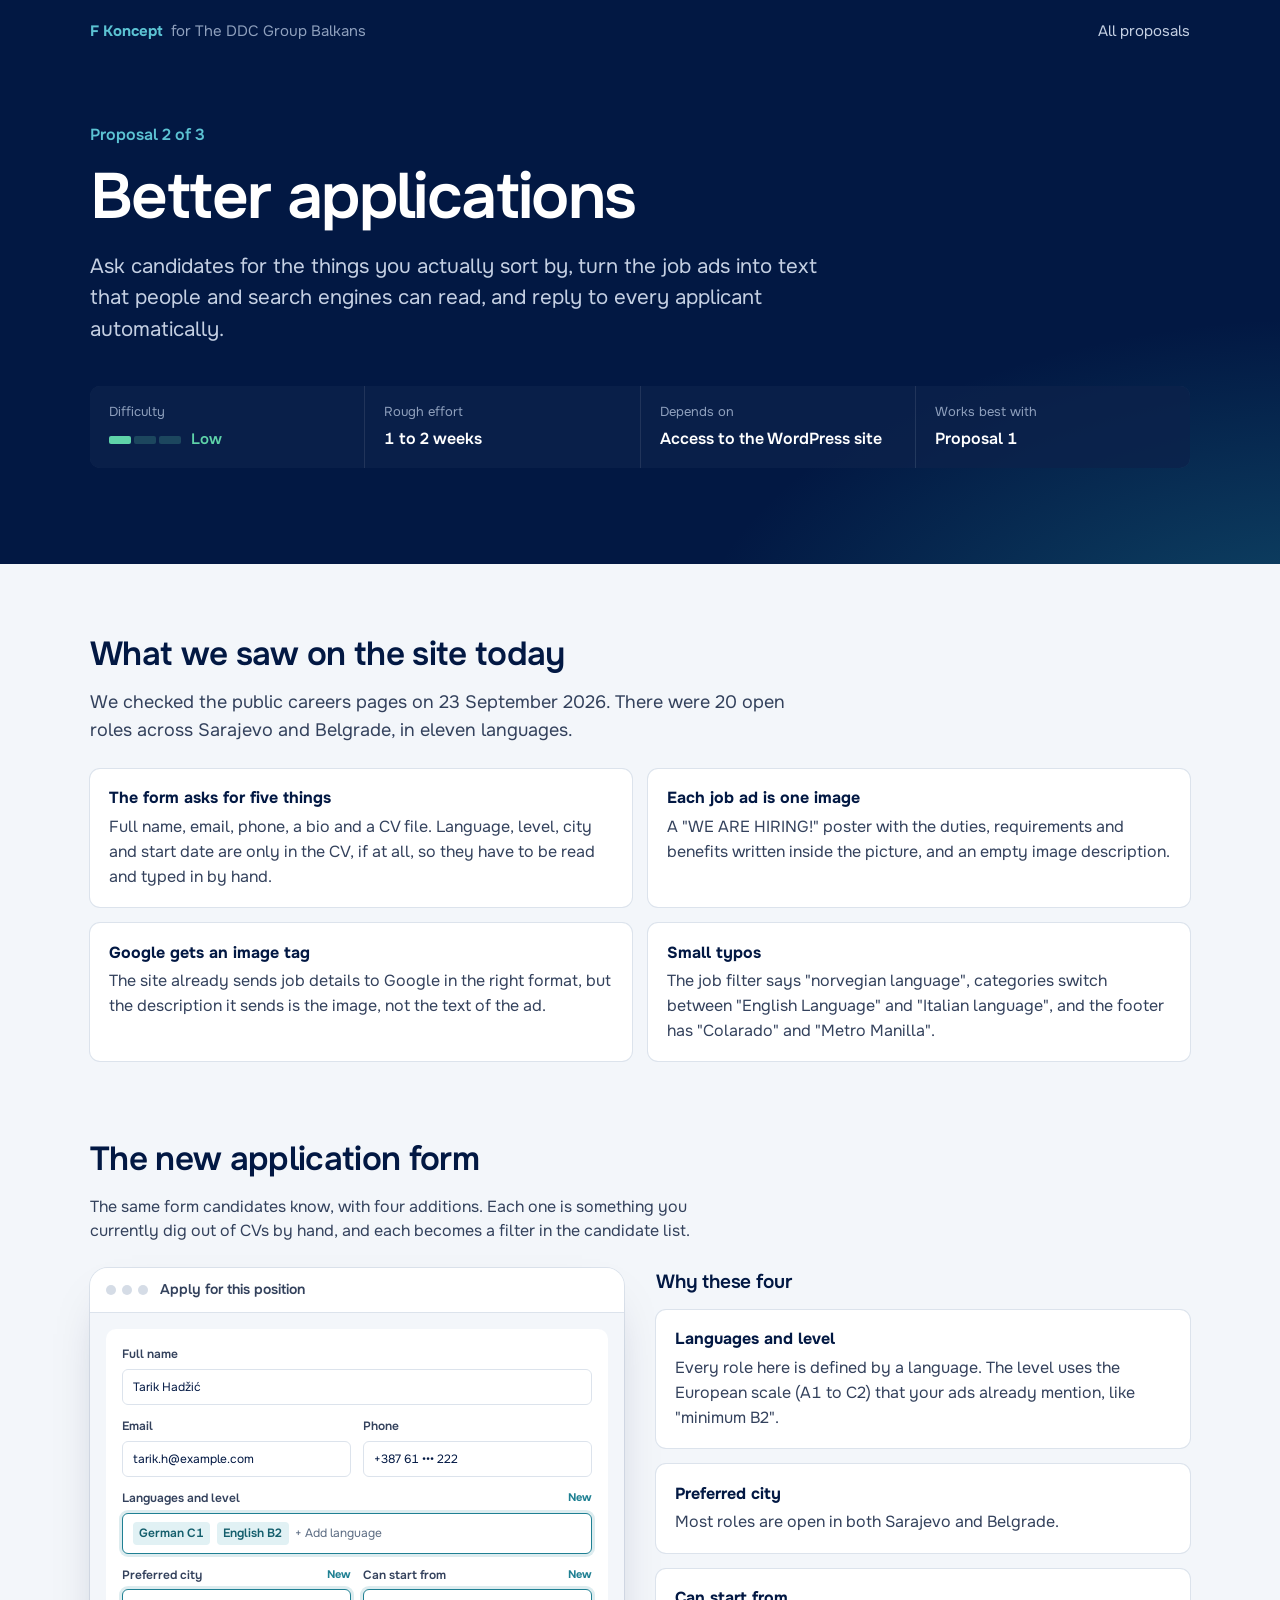
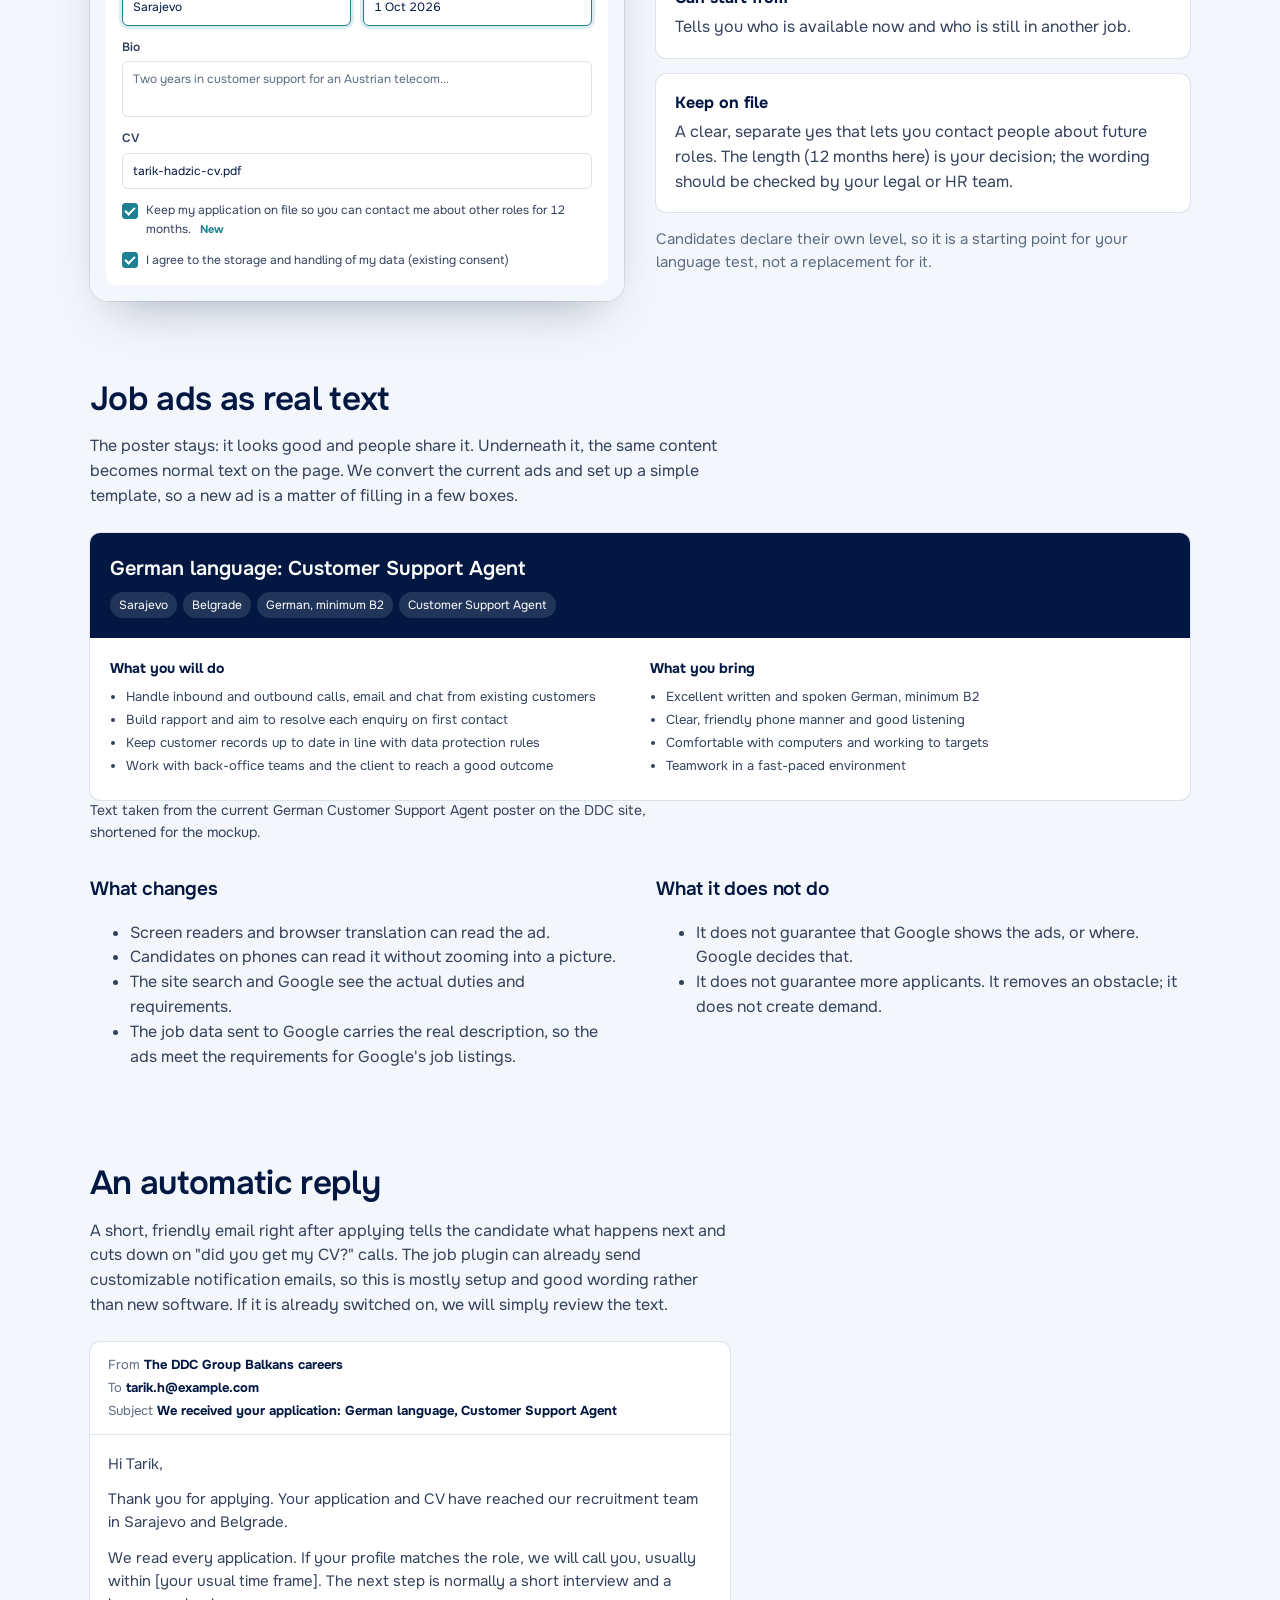
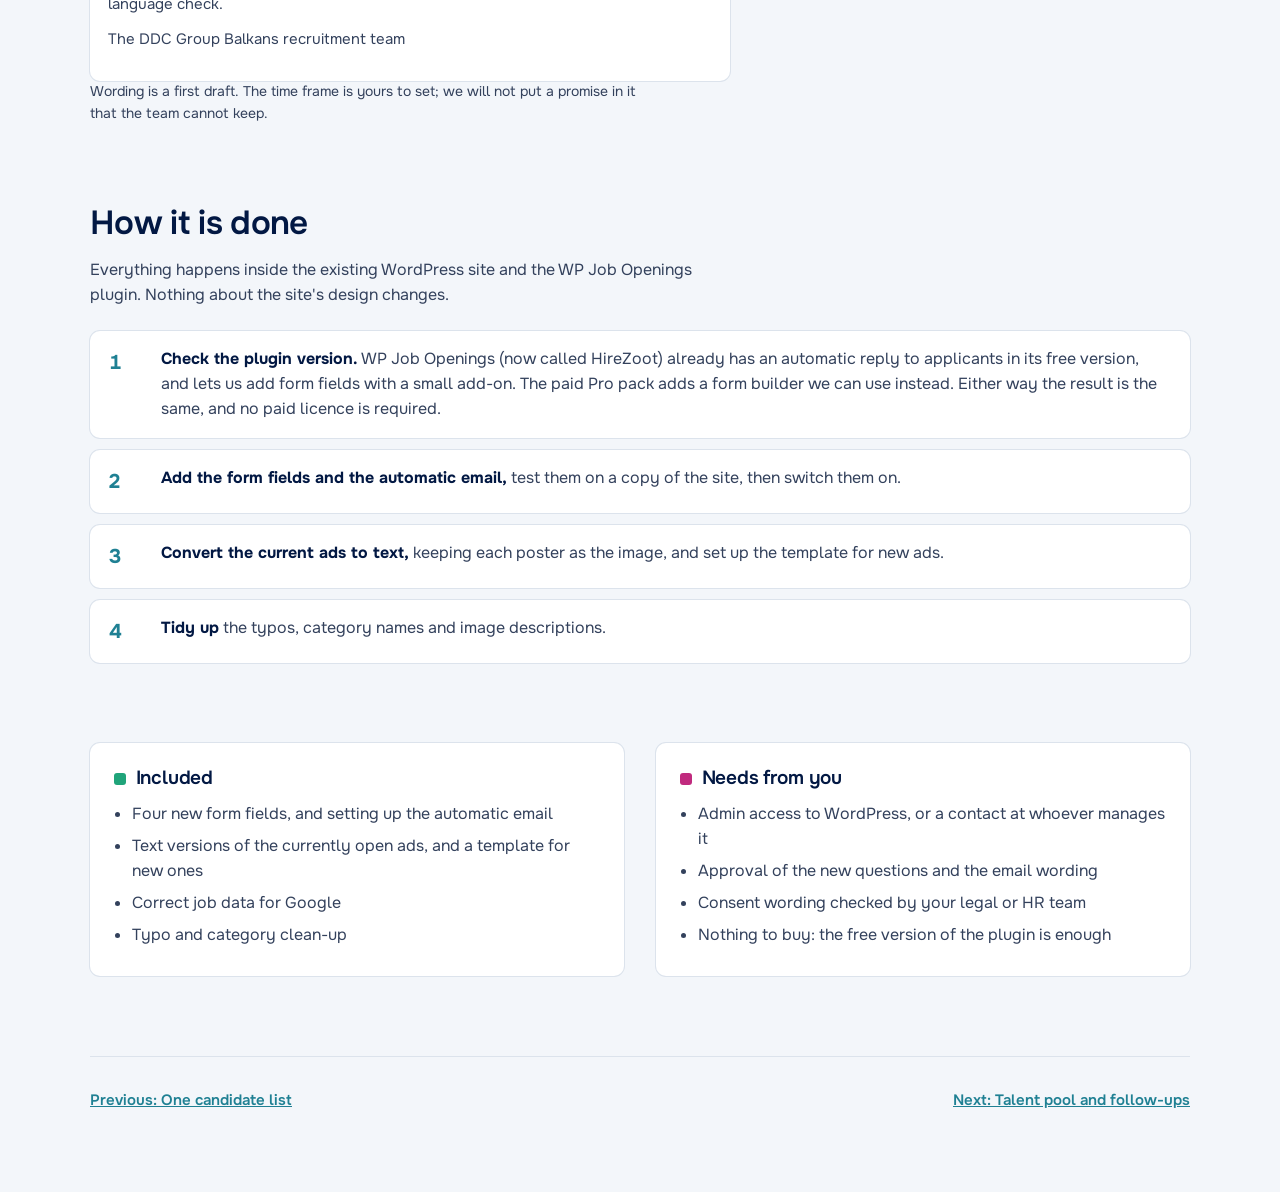
==== commit cfa20c10: "Show the WordPress dependency and data agreement, record the feasibility check Co-Authored-By: Claud" ====
--- a/site/ideas/better-applications.html
+++ b/site/ideas/better-applications.html
@@ -152,7 +152,7 @@
     <h2>How it is done</h2>
     <p>Everything happens inside the existing WordPress site and the WP Job Openings plugin. Nothing about the site's design changes.</p>
     <ol class="steps">
-      <li><div><b>Check the plugin version.</b> WP Job Openings (now called HireZoot) includes email notifications in the free version; the paid Pro pack adds a form builder. With Pro we use its builder, without it we add the fields with a small add-on. Either way the result is the same.</div></li>
+      <li><div><b>Check the plugin version.</b> WP Job Openings (now called HireZoot) already has an automatic reply to applicants in its free version, and lets us add form fields with a small add-on. The paid Pro pack adds a form builder we can use instead. Either way the result is the same, and no paid licence is required.</div></li>
       <li><div><b>Add the form fields and the automatic email,</b> test them on a copy of the site, then switch them on.</div></li>
       <li><div><b>Convert the current ads to text,</b> keeping each poster as the image, and set up the template for new ads.</div></li>
       <li><div><b>Tidy up</b> the typos, category names and image descriptions.</div></li>
@@ -175,7 +175,7 @@
         <li>Admin access to WordPress, or a contact at whoever manages it</li>
         <li>Approval of the new questions and the email wording</li>
         <li>Consent wording checked by your legal or HR team</li>
-        <li>A WP Job Openings Pro licence, only if you prefer that route</li>
+        <li>Nothing to buy: the free version of the plugin is enough</li>
       </ul>
     </div>
   </section>
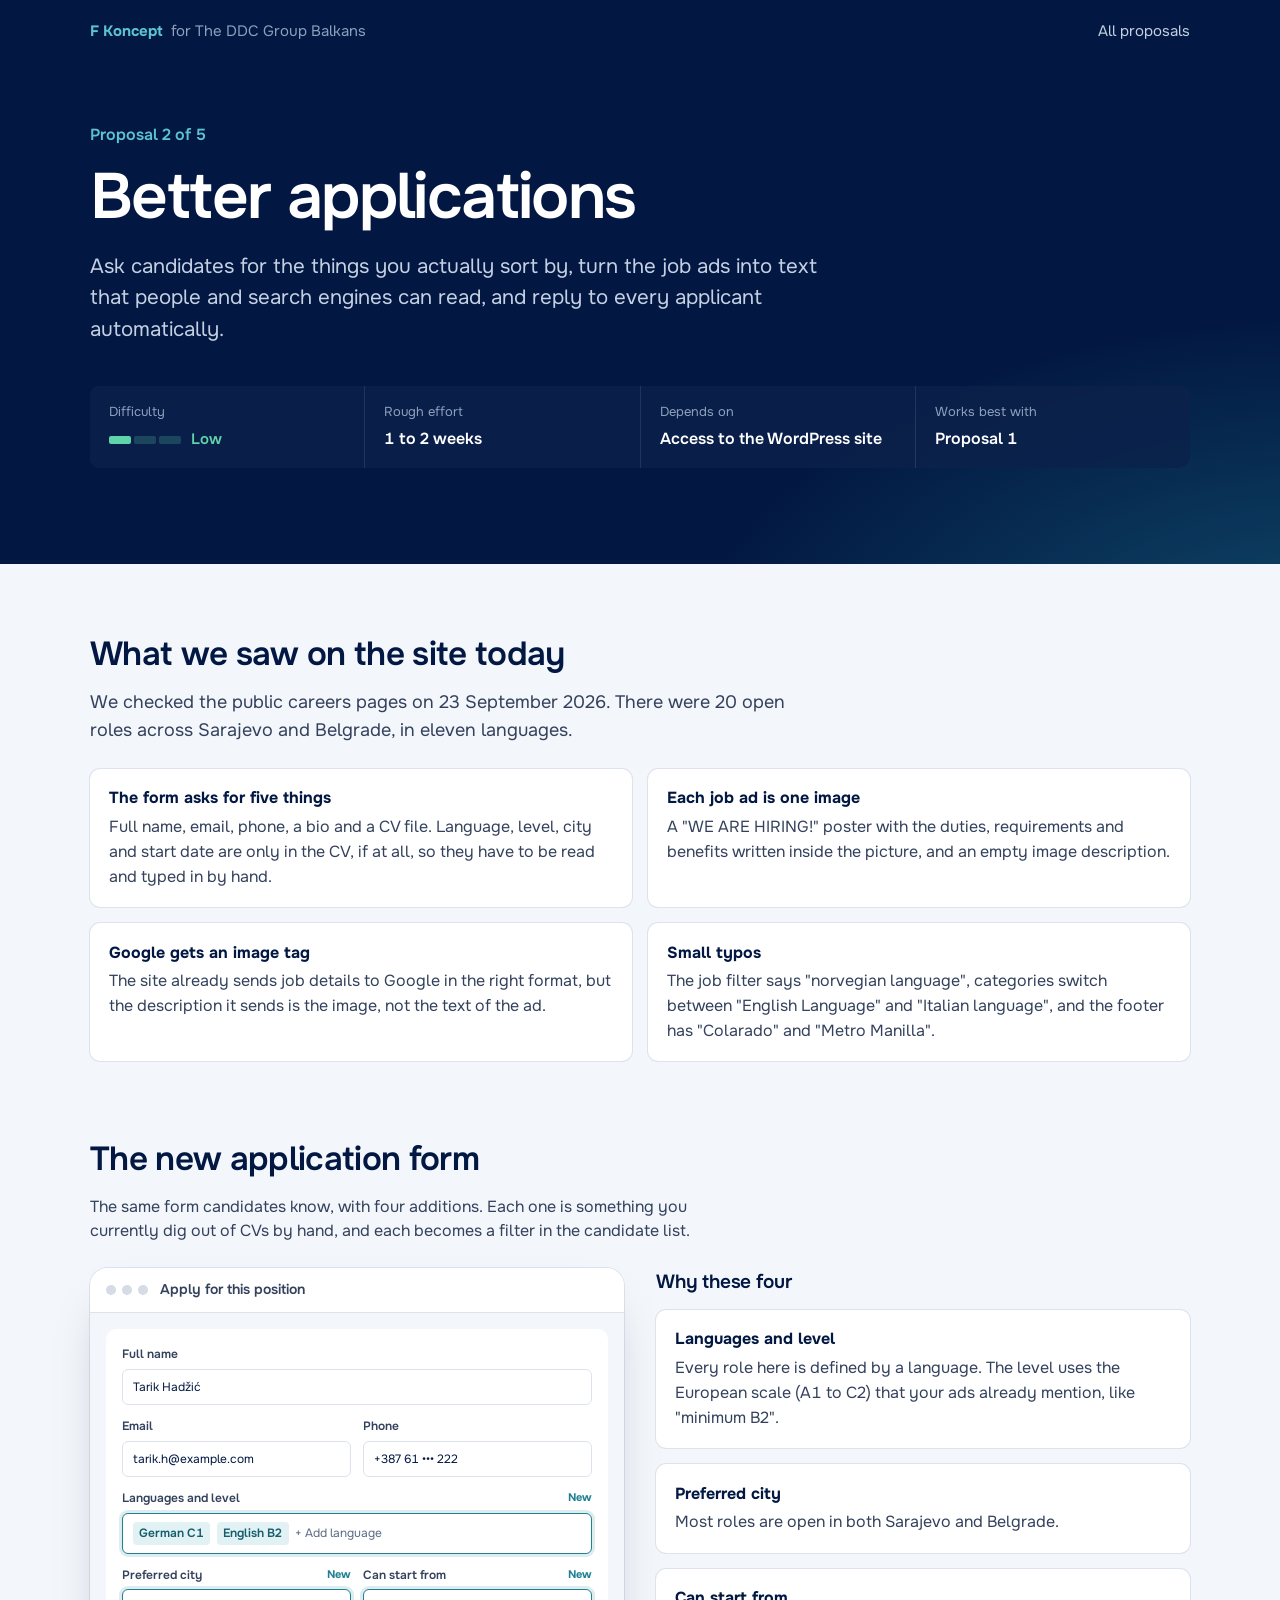
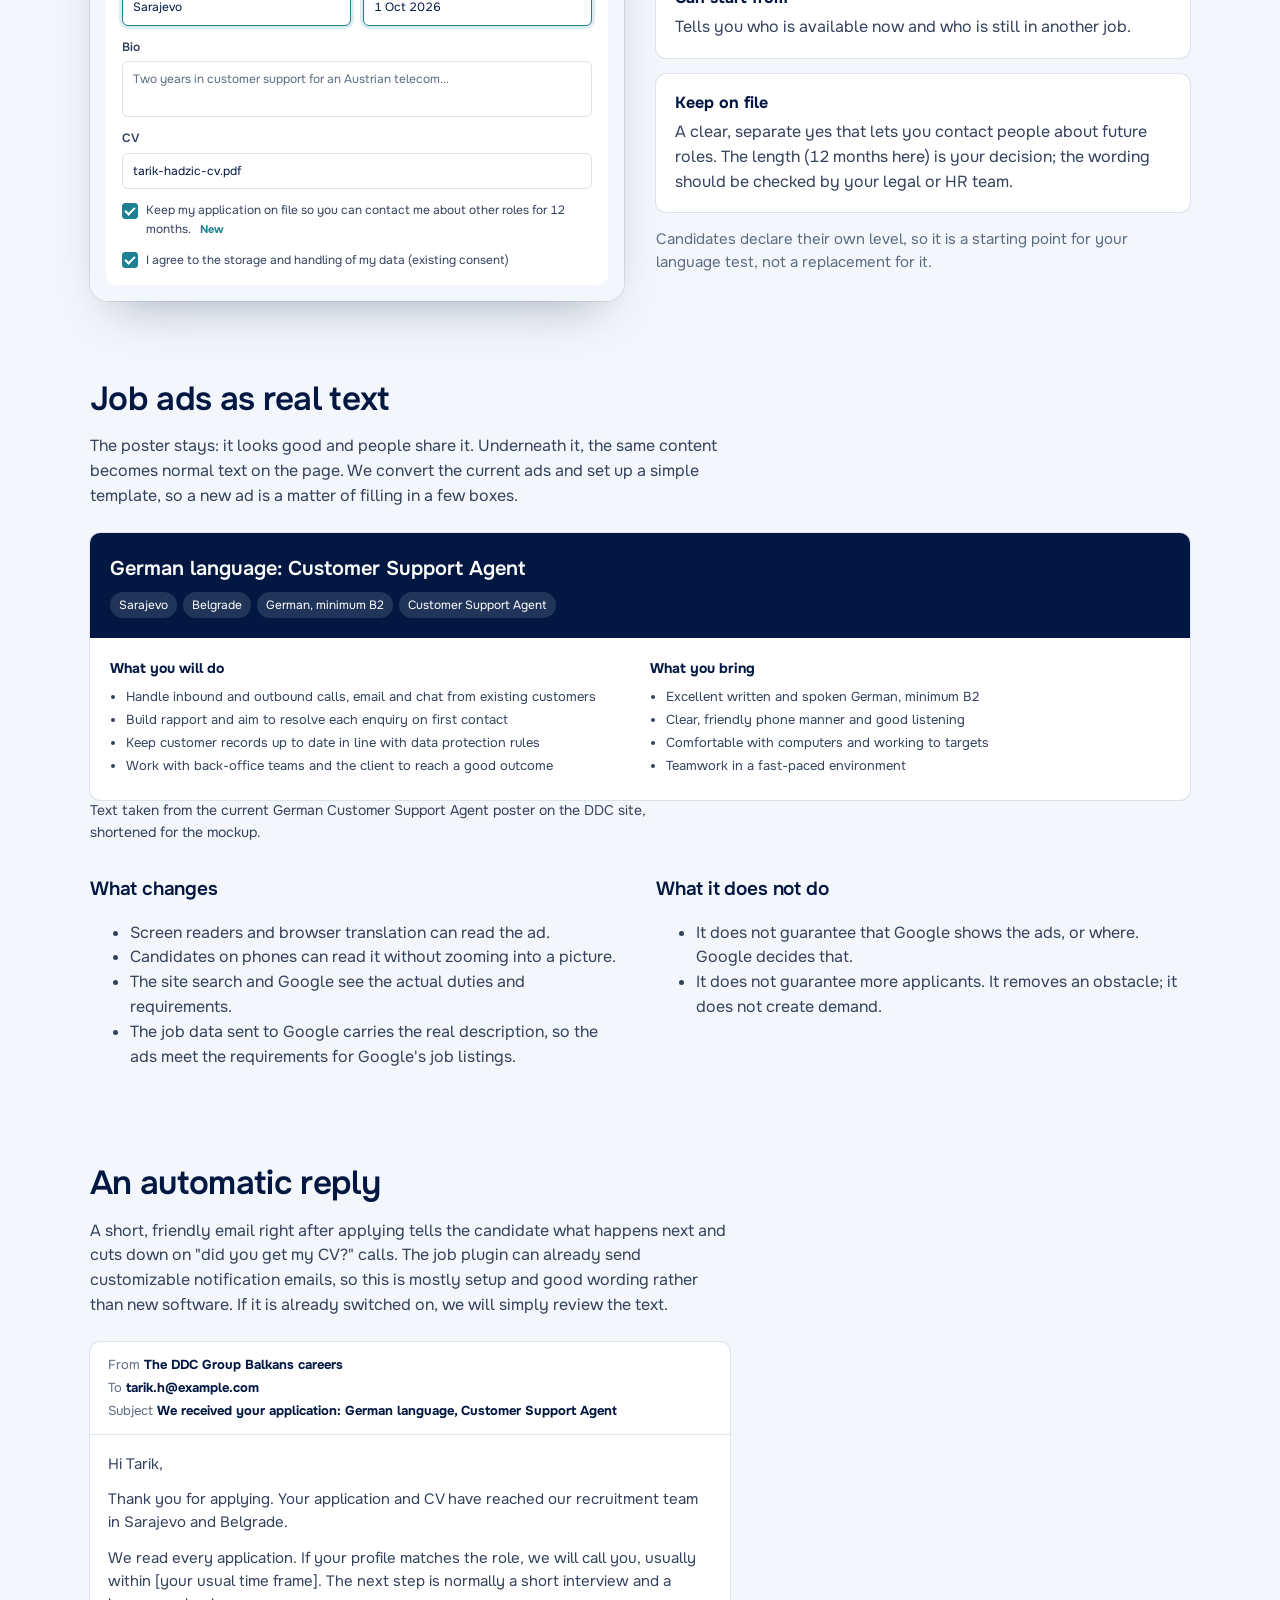
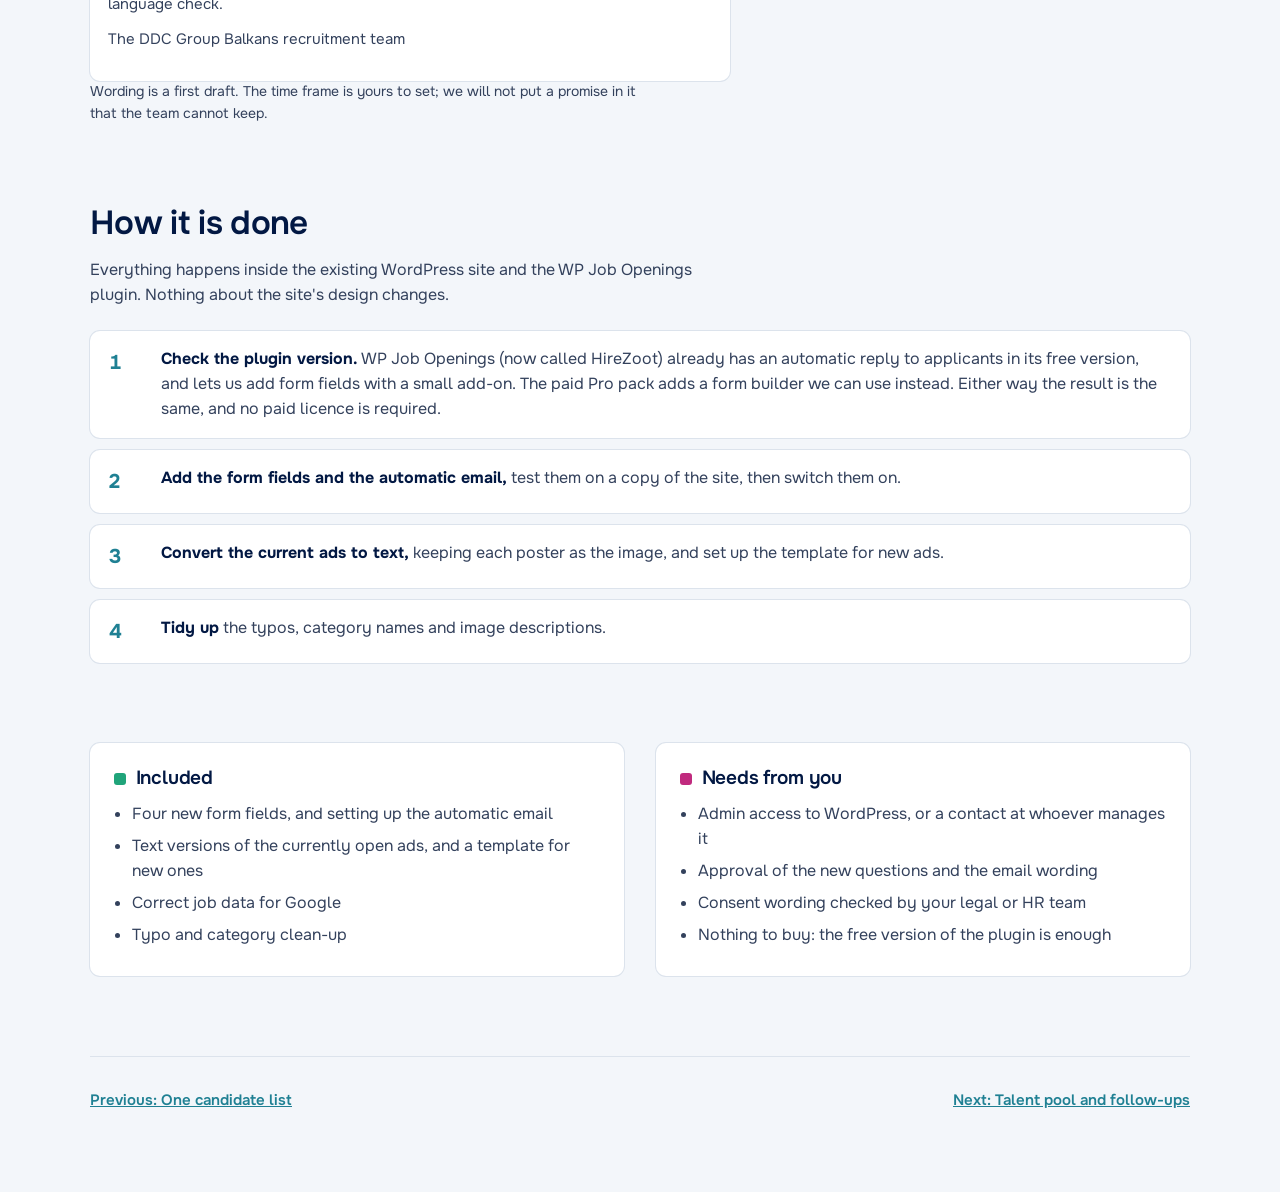
==== commit d0315ef2: "Add proposals 4 and 5: language check and from yes to first day Co-Authored-By: Claude Opus 5.5 (1M " ====
--- a/site/ideas/better-applications.html
+++ b/site/ideas/better-applications.html
@@ -20,7 +20,7 @@
       <a class="wordmark" href="../index.html"><b>F Koncept</b><span>for The DDC Group Balkans</span></a>
       <a href="../index.html#proposals">All proposals</a>
     </div>
-    <p class="kicker">Proposal 2 of 3</p>
+    <p class="kicker">Proposal 2 of 5</p>
     <h1>Better applications</h1>
     <p class="lede">Ask candidates for the things you actually sort by, turn the job ads into text that people and search engines can read, and reply to every applicant automatically.</p>
     <dl class="summary">
--- a/site/assets/styles.css
+++ b/site/assets/styles.css
@@ -576,3 +576,58 @@
 .form-mock label.new-field:not(.check) > .newtag { position: absolute; right: 0; top: 0; }
 .pager { justify-content: flex-end; gap: 1.25rem; }
 .demo > *, .two-col > *, .options > * { min-width: 0; }
+
+/* ---------- Proposals 4 and 5 ---------- */
+.later { display: grid; grid-template-columns: repeat(2, minmax(0, 1fr)); gap: 1.25rem; margin-top: 2rem; }
+.later .proposal .window { margin: .25rem 0 1rem; font-size: .8125rem; }
+.later .proposal .window-body { padding: .75rem; }
+.later .note-line { font-size: .875rem; color: var(--on-navy-3); margin: 0 0 1rem; }
+
+.phone {
+  width: 100%; max-width: 20rem; margin: 0 auto;
+  background: var(--panel); color: var(--ink);
+  border-radius: 28px; padding: .75rem;
+  box-shadow: 0 0 0 8px #0a1b3f, 0 24px 50px -20px rgba(2,24,67,.5);
+  font-size: .8125rem;
+}
+.phone .ph-top { display: flex; justify-content: space-between; color: var(--muted); font-size: .6875rem; padding: .1rem .4rem .6rem; }
+.phone .ph-body { background: var(--paper); border-radius: 18px; padding: 1rem; display: grid; gap: .75rem; }
+.phone h4 { margin: 0; font-size: 1rem; }
+.phone .step { font-size: .75rem; color: var(--muted); }
+.phone .prompt { background: var(--panel); border-radius: var(--radius-m); padding: .75rem; box-shadow: 0 0 0 1px var(--line); }
+.phone .prompt i { display: block; font-style: normal; color: var(--muted); font-size: .6875rem; margin-top: .35rem; }
+
+.answer { display: flex; align-items: center; gap: .6rem; background: var(--panel); border-radius: var(--radius-s); padding: .5rem .6rem; box-shadow: 0 0 0 1px var(--line); font-size: .75rem; }
+.answer .play { width: 26px; height: 26px; border-radius: 50%; background: var(--teal); flex: none; position: relative; }
+.answer .play::after { content: ""; position: absolute; left: 10px; top: 8px; border-style: solid; border-width: 5px 0 5px 8px; border-color: transparent transparent transparent #fff; }
+.wave { flex: 1; height: 22px; display: flex; align-items: center; gap: 2px; min-width: 0; overflow: hidden; }
+.wave i { flex: 1 0 2px; max-width: 3px; border-radius: 2px; background: #9fb3c8; }
+.answer .dur { color: var(--muted); font-variant-numeric: tabular-nums; }
+
+.rec { display: flex; align-items: center; justify-content: center; gap: .6rem; padding: .7rem; border-radius: 999px; background: var(--raspberry); color: #fff; font-weight: 600; }
+.rec::before { content: ""; width: 10px; height: 10px; border-radius: 50%; background: #fff; }
+
+.levels { display: flex; flex-wrap: wrap; gap: .35rem; }
+.levels span { border: 1px solid var(--line); background: var(--panel); border-radius: var(--radius-s); padding: .35rem .6rem; font-weight: 600; font-size: .8125rem; color: var(--ink-2); }
+.levels span.on { background: var(--teal); border-color: var(--teal); color: #fff; }
+
+.checklist { list-style: none; margin: 0; padding: 0; display: grid; gap: .4rem; }
+.checklist li { display: flex; align-items: center; gap: .55rem; background: var(--panel); border-radius: var(--radius-s); padding: .5rem .6rem; box-shadow: 0 0 0 1px var(--line); font-size: .8125rem; max-width: none; }
+.checklist li::before { content: ""; width: 1rem; height: 1rem; border-radius: 50%; flex: none; border: 1.5px solid #b8c3d1; }
+.checklist li.done::before { background: var(--green); border-color: var(--green); box-shadow: inset 0 0 0 3px #fff; }
+.checklist li.missing { color: #7d1850; }
+.checklist li.missing::before { border-color: var(--raspberry); }
+.checklist li .act { margin-left: auto; font-size: .75rem; font-weight: 600; color: var(--teal); }
+
+.cta-mock { display: block; text-align: center; padding: .7rem; border-radius: var(--radius-m); background: var(--teal); color: #fff; font-weight: 600; }
+.mini-bar { height: 6px; border-radius: 3px; background: #e3e8ef; overflow: hidden; width: 4.5rem; display: inline-block; vertical-align: middle; margin-right: .4rem; }
+.mini-bar i { display: block; height: 100%; background: var(--green); }
+.mini-bar.part i { background: var(--raspberry); }
+
+@media (max-width: 900px) {
+  .later { grid-template-columns: 1fr; }
+}
+.later .proposal { padding: 1.25rem 1.3rem; }
+.later .proposal h3 { margin-bottom: .4rem; }
+.later .meta-row { margin-top: 0; gap: .75rem 1.5rem; }
+.wave { gap: 3px; } .wave i { flex: 1 1 0; max-width: 5px; }
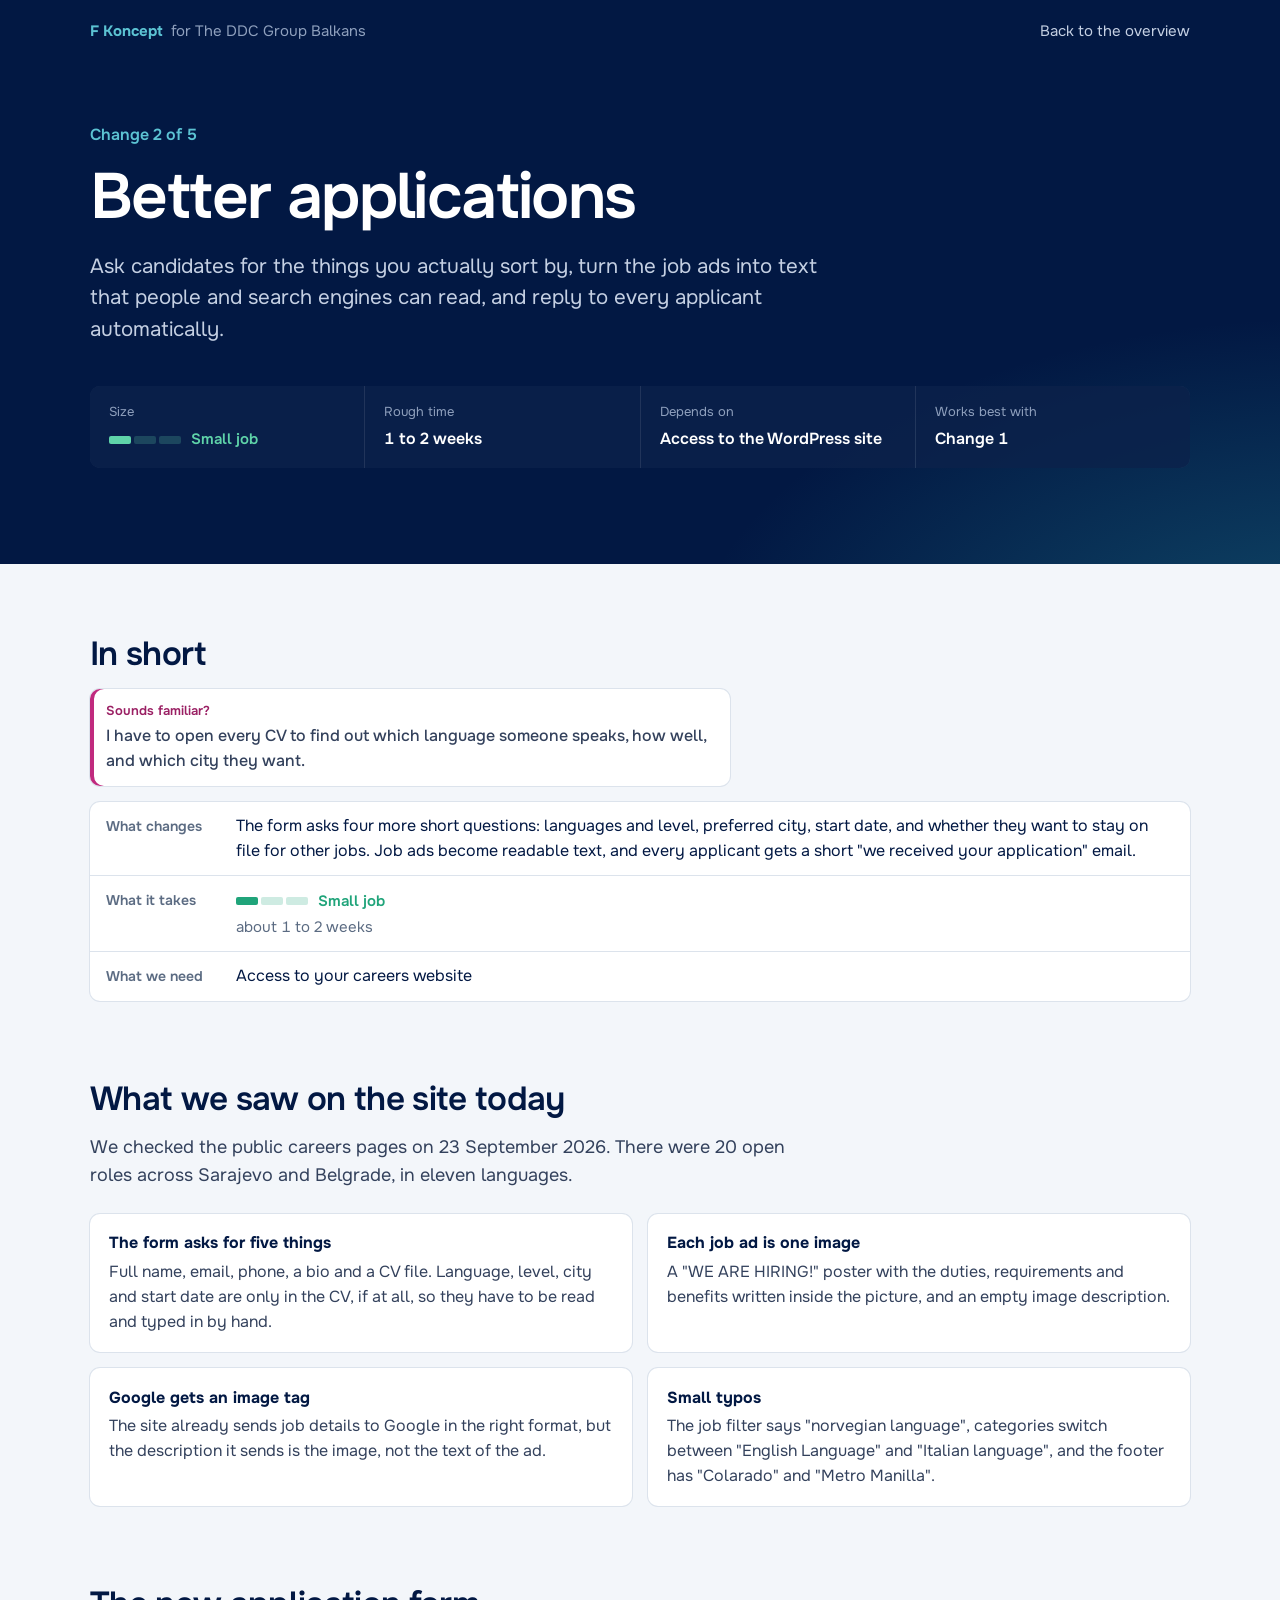
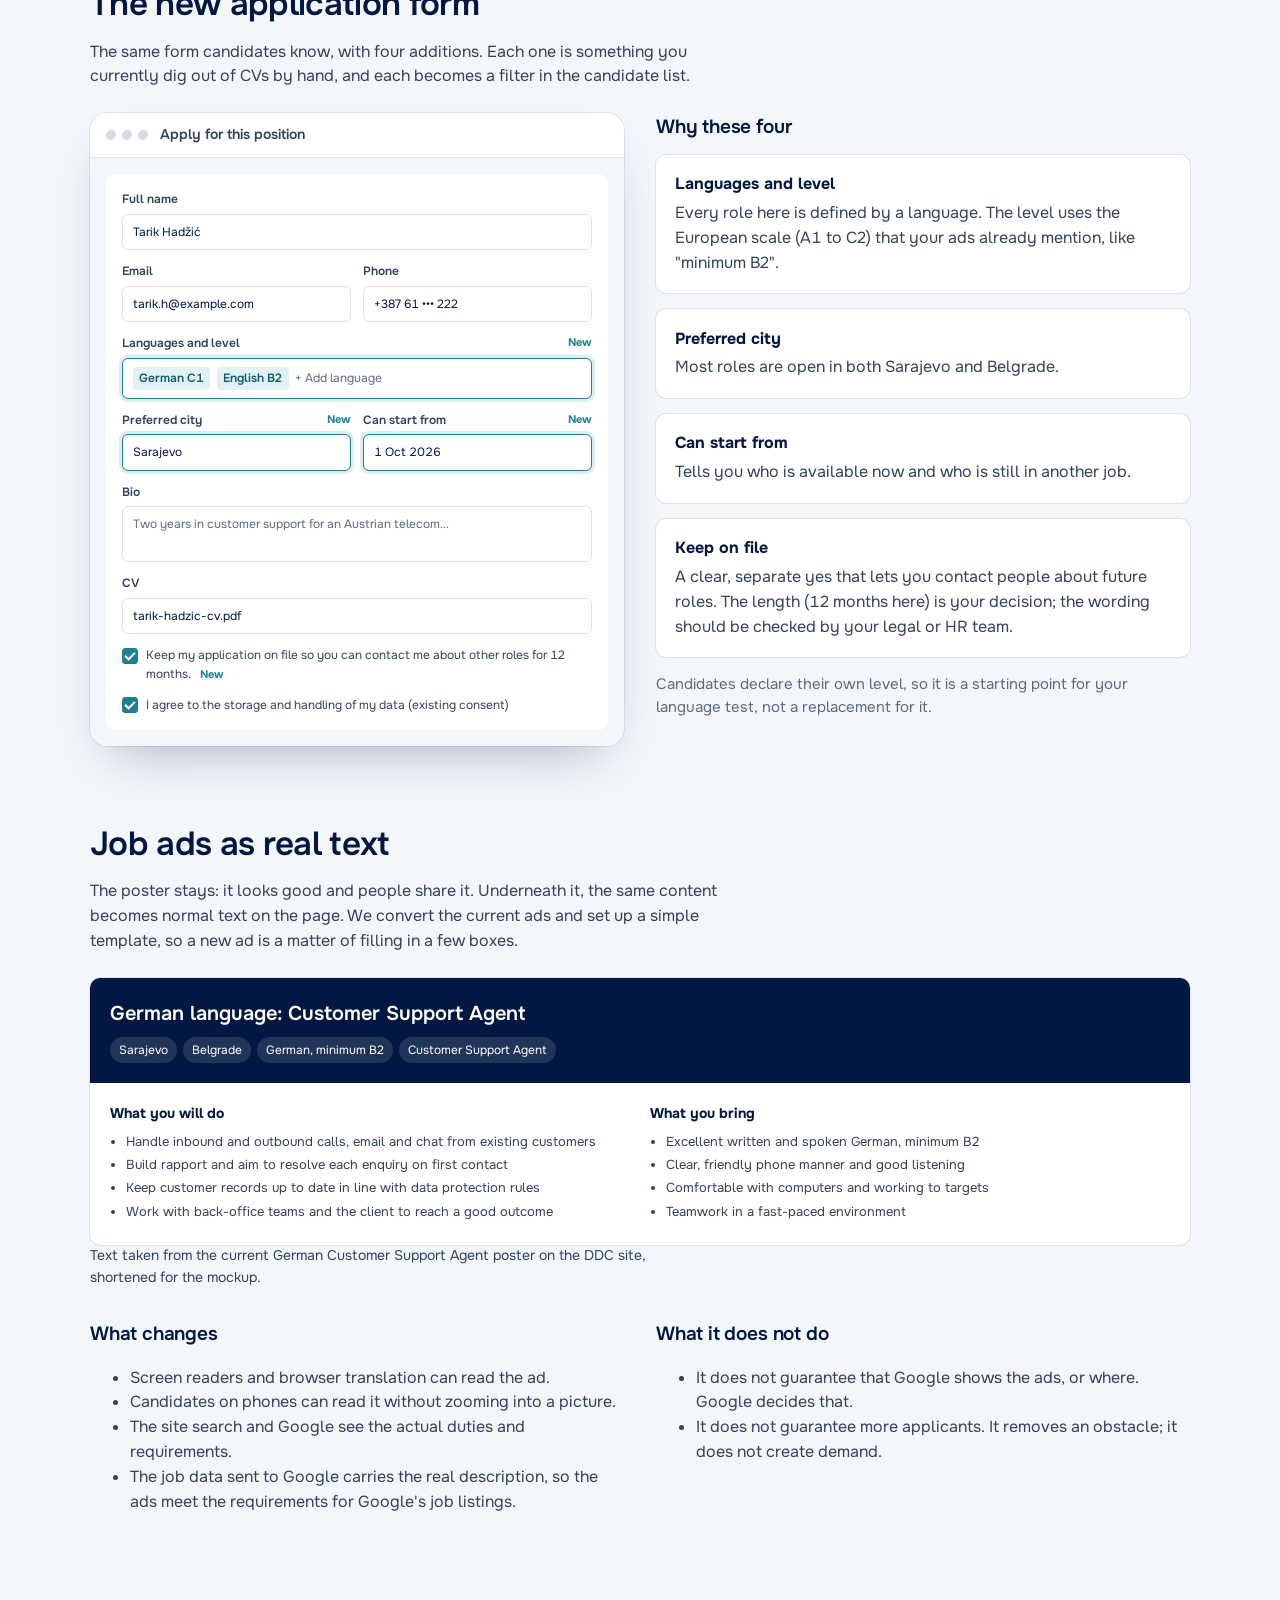
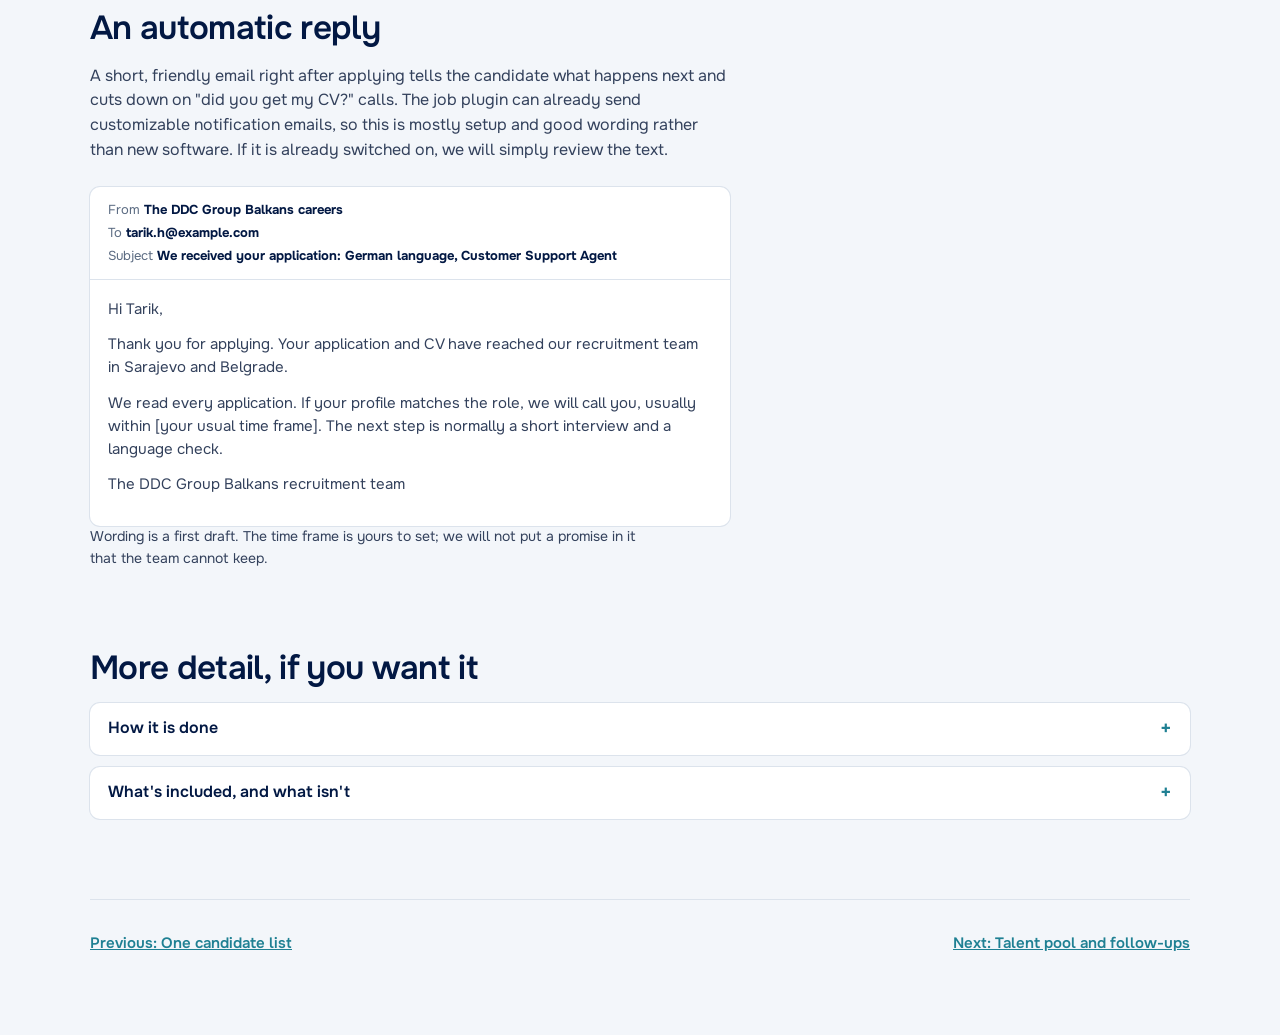
==== commit 56a7b2e2: "Redesign the proposal as a step-by-step walkthrough One idea per screen, each change with a before a" ====
--- a/site/ideas/better-applications.html
+++ b/site/ideas/better-applications.html
@@ -3,7 +3,7 @@
 <head>
 <meta charset="utf-8">
 <meta name="viewport" content="width=device-width, initial-scale=1, viewport-fit=cover">
-<title>Better Applications | Proposal 2 for The DDC Group Balkans</title>
+<title>Better Applications | Change 2 of 5 for The DDC Group Balkans</title>
 <meta name="robots" content="noindex, nofollow">
 <meta name="theme-color" content="#021843">
 <link rel="preconnect" href="https://fonts.googleapis.com">
@@ -18,21 +18,31 @@
   <div class="inner">
     <div class="top">
       <a class="wordmark" href="../index.html"><b>F Koncept</b><span>for The DDC Group Balkans</span></a>
-      <a href="../index.html#proposals">All proposals</a>
-    </div>
-    <p class="kicker">Proposal 2 of 5</p>
+      <a href="../index.html#change-2">Back to the overview</a>
+    </div>
+    <p class="kicker">Change 2 of 5</p>
     <h1>Better applications</h1>
     <p class="lede">Ask candidates for the things you actually sort by, turn the job ads into text that people and search engines can read, and reply to every applicant automatically.</p>
     <dl class="summary">
-      <div><dt>Difficulty</dt><dd><span class="meter" data-level="1"><span class="bars"><i></i><i></i><i></i></span>Low</span></dd></div>
-      <div><dt>Rough effort</dt><dd>1 to 2 weeks</dd></div>
+      <div><dt>Size</dt><dd><span class="meter" data-level="1"><span class="bars"><i></i><i></i><i></i></span>Small job</span></dd></div>
+      <div><dt>Rough time</dt><dd>1 to 2 weeks</dd></div>
       <div><dt>Depends on</dt><dd>Access to the WordPress site</dd></div>
-      <div><dt>Works best with</dt><dd>Proposal 1</dd></div>
+      <div><dt>Works best with</dt><dd>Change 1</dd></div>
     </dl>
   </div>
 </header>
 
 <main class="doc">
+
+  <section>
+    <h2>In short</h2>
+    <p class="said">I have to open every CV to find out which language someone speaks, how well, and which city they want.</p>
+    <dl class="pce">
+      <div><dt>What changes</dt><dd>The form asks four more short questions: languages and level, preferred city, start date, and whether they want to stay on file for other jobs. Job ads become readable text, and every applicant gets a short "we received your application" email.</dd></div>
+      <div><dt>What it takes</dt><dd><span class="meter" data-level="1"><span class="bars"><i></i><i></i><i></i></span>Small job</span> <span class="muted">about 1 to 2 weeks</span></dd></div>
+      <div><dt>What we need</dt><dd>Access to your careers website</dd></div>
+    </dl>
+  </section>
 
   <section>
     <h2>What we saw on the site today</h2>
@@ -149,7 +159,8 @@
   </section>
 
   <section>
-    <h2>How it is done</h2>
+    <h2>More detail, if you want it</h2>
+    <details class="more"><summary>How it is done</summary><div class="inner">
     <p>Everything happens inside the existing WordPress site and the WP Job Openings plugin. Nothing about the site's design changes.</p>
     <ol class="steps">
       <li><div><b>Check the plugin version.</b> WP Job Openings (now called HireZoot) already has an automatic reply to applicants in its free version, and lets us add form fields with a small add-on. The paid Pro pack adds a form builder we can use instead. Either way the result is the same, and no paid licence is required.</div></li>
@@ -157,9 +168,9 @@
       <li><div><b>Convert the current ads to text,</b> keeping each poster as the image, and set up the template for new ads.</div></li>
       <li><div><b>Tidy up</b> the typos, category names and image descriptions.</div></li>
     </ol>
-  </section>
-
-  <section class="two-col">
+    </div></details>
+    <details class="more"><summary>What's included, and what isn't</summary><div class="inner">
+    <div class="two-col">
     <div class="box-list" style="--c: var(--green)">
       <h3>Included</h3>
       <ul>
@@ -178,6 +189,8 @@
         <li>Nothing to buy: the free version of the plugin is enough</li>
       </ul>
     </div>
+    </div>
+    </div></details>
   </section>
 
   <footer class="doc-foot">
--- a/site/assets/styles.css
+++ b/site/assets/styles.css
@@ -130,227 +130,13 @@
 table.list .who { font-weight: 600; }
 table.list .sub { display: block; font-weight: 400; color: var(--muted); font-size: .75rem; }
 
-/* ============================================================
-   PRESENTATION (index.html)
-   ============================================================ */
-body.deck-page {
-  background: var(--navy);
-  color: var(--on-navy);
-}
-.deck {
-  height: 100svh;
-  overflow-y: auto;
-  scroll-snap-type: y proximity;
-  scroll-behavior: smooth;
-}
-.slide {
-  position: relative;
-  min-height: 100svh;
-  scroll-snap-align: start;
-  display: grid;
-  align-items: center;
-  padding: clamp(4.5rem, 8vh, 6rem) clamp(1.25rem, 6vw, 6rem) clamp(5rem, 9vh, 6rem);
-  background:
-    radial-gradient(1200px 700px at 110% 110%, rgba(31,128,147,.45), transparent 60%),
-    radial-gradient(900px 600px at -10% -20%, rgba(19,51,107,.9), transparent 60%),
-    var(--navy);
-  isolation: isolate;
-}
-.slide:nth-child(even) {
-  background:
-    radial-gradient(1000px 700px at -10% 110%, rgba(31,128,147,.35), transparent 60%),
-    radial-gradient(900px 600px at 110% -20%, rgba(19,51,107,.9), transparent 60%),
-    var(--navy);
-}
-.slide-inner { width: 100%; max-width: 1240px; margin: 0 auto; }
-.split { display: grid; grid-template-columns: minmax(0, 5fr) minmax(0, 7fr); gap: clamp(2rem, 5vw, 5rem); align-items: center; }
-.split.even { grid-template-columns: 1fr 1fr; }
-
-.slide h1, .slide h2 { font-weight: 600; letter-spacing: -.025em; margin: 0 0 1.25rem; text-wrap: balance; }
-.slide h1 { font-size: clamp(2.25rem, min(4.6vw, 8vh), 4.5rem); line-height: 1.02; }
-.slide h2 { font-size: clamp(1.75rem, min(3.4vw, 6.4vh), 3rem); line-height: 1.08; }
-.slide h3 { font-size: 1.25rem; font-weight: 600; margin: 0 0 .5rem; letter-spacing: -.01em; }
-.slide p { color: var(--on-navy-2); font-size: clamp(1rem, 1.25vw, 1.125rem); max-width: 34em; margin: 0 0 1rem; }
-.slide .lede { font-size: clamp(1.0625rem, min(1.5vw, 2.8vh), 1.3125rem); color: var(--on-navy); max-width: 30em; }
-.slide .kicker { color: var(--teal-light); font-weight: 600; font-size: 1rem; margin-bottom: 1rem; }
-.slide .fine { font-size: .875rem; color: var(--on-navy-3); }
-.actions { display: flex; flex-wrap: wrap; gap: .75rem; margin-top: 1.75rem; }
-
-/* brand mark */
-.brandbar {
-  position: fixed; top: 0; left: 0; right: 0; z-index: 20;
-  display: flex; align-items: center; justify-content: space-between; gap: 1rem;
-  padding: calc(env(safe-area-inset-top, 0px) + 1rem) clamp(1.25rem, 6vw, 6rem) 1rem;
-  pointer-events: none;
-}
-.brandbar > * { pointer-events: auto; }
-.wordmark { display: inline-flex; align-items: baseline; gap: .5rem; font-weight: 600; font-size: .9375rem; color: var(--on-navy); text-decoration: none; }
+/* ---------- Wordmark and avatar ---------- */
+.wordmark { display: inline-flex; align-items: baseline; gap: .5rem; flex-wrap: wrap; font-weight: 600; font-size: .9375rem; color: var(--on-navy); text-decoration: none; }
 .wordmark b { color: var(--teal-light); font-weight: 700; }
 .wordmark span { color: var(--on-navy-3); font-weight: 400; }
-
-/* progress rail */
-.rail {
-  position: fixed; right: clamp(.75rem, 2vw, 2rem); top: 50%; transform: translateY(-50%);
-  z-index: 20; list-style: none; margin: 0; padding: 0;
-  display: flex; flex-direction: column; gap: .35rem;
-}
-.rail a {
-  display: flex; align-items: center; justify-content: flex-end; gap: .6rem;
-  text-decoration: none; color: var(--on-navy-3); font-size: .8125rem; padding: .2rem 0;
-}
-.rail a span { opacity: 0; transform: translateX(6px); transition: opacity .2s, transform .2s; white-space: nowrap; }
-.rail a i { width: 8px; height: 8px; border-radius: 50%; background: currentColor; opacity: .5; transition: all .2s; flex: none; }
-.rail:hover a span, .rail a:focus-visible span { opacity: 1; transform: none; }
-.rail a[aria-current="true"] { color: #fff; }
-.rail a[aria-current="true"] i { opacity: 1; background: var(--teal-light); height: 22px; border-radius: 4px; }
-
-.pager {
-  position: fixed; left: 0; right: 0; bottom: 0; z-index: 20;
-  display: flex; align-items: center; justify-content: space-between; gap: 1rem;
-  padding: 1rem clamp(1.25rem, 6vw, 6rem) calc(env(safe-area-inset-bottom, 0px) + 1rem);
-  pointer-events: none;
-}
-.pager > * { pointer-events: auto; }
-.pager .count { font-size: .875rem; color: var(--on-navy-3); }
-.pager .count b { color: #fff; font-weight: 600; }
-.pager .keys { display: flex; gap: .5rem; }
-.pager button {
-  width: 44px; height: 44px; border-radius: 50%;
-  border: 0; background: rgba(255,255,255,.1); color: #fff; cursor: pointer;
-  display: grid; place-items: center;
-}
-.pager button:hover { background: rgba(255,255,255,.2); }
-.pager button:disabled { opacity: .3; cursor: default; }
-.pager .hint { font-size: .8125rem; color: var(--on-navy-3); }
-
-/* ---------- Slide 1: the merge ---------- */
-.merge { position: relative; }
-.sheet {
-  background: #fff; color: #1d2733; border-radius: var(--radius-m);
-  font-size: .8125rem; overflow: hidden;
-  box-shadow: 0 30px 60px -20px rgba(0,8,30,.6);
-}
-.sheet-head, .sheet-row {
-  display: grid; grid-template-columns: 3rem 1.4fr 1.2fr 1.1fr .9fr;
-}
-.sheet-head > *, .sheet-row > * { padding: .5rem .6rem; border-right: 1px solid #e3e7ec; border-bottom: 1px solid #e3e7ec; white-space: nowrap; overflow: hidden; text-overflow: ellipsis; }
-.sheet-head { background: #f1f3f5; color: #5f6b7a; font-weight: 600; }
-.sheet-row > :first-child, .sheet-head > :first-child { background: #f1f3f5; color: #8a94a1; text-align: right; }
-.sheet-row.ghost { color: #b7bec8; }
-.sheet-row.clash { background: #fdf0f6; }
-.sheet-row.clash .st { color: #9a1f63; font-weight: 600; }
-.sheet-gap { height: 1.5rem; background: repeating-linear-gradient(0deg, #fff 0 6px, #f6f7f9 6px 12px); border-bottom: 1px solid #e3e7ec; }
-
-.clash-note {
-  display: flex; gap: .75rem; align-items: flex-start;
-  margin-top: 1rem; padding: .85rem 1rem; border-radius: var(--radius-m);
-  background: rgba(192,42,126,.16); color: #fbd4e8; font-size: .9375rem;
-  box-shadow: inset 3px 0 0 var(--raspberry);
-}
-.record {
-  position: absolute; inset: 0; margin: auto; height: fit-content;
-  background: var(--panel); color: var(--ink);
-  border-radius: var(--radius-l); padding: 1.25rem 1.35rem;
-  box-shadow: 0 30px 70px -20px rgba(0,8,30,.7);
-  opacity: 0; transform: translateY(24px) scale(.97);
-  pointer-events: none;
-}
-.record-top { display: flex; align-items: center; gap: .9rem; margin-bottom: 1rem; }
-.avatar {
-  width: 44px; height: 44px; border-radius: 50%; flex: none;
-  display: grid; place-items: center; font-weight: 700; color: #fff; background: var(--teal);
-}
-.record-top h3 { margin: 0; font-size: 1.125rem; color: var(--ink); }
-.record-top .sub { color: var(--muted); font-size: .8125rem; }
-.record-top .chip { margin-left: auto; }
-.record dl { display: grid; grid-template-columns: repeat(3, minmax(0,1fr)); gap: .75rem; margin: 0 0 1rem; }
-.record dt { font-size: .75rem; color: var(--muted); }
-.record dd { margin: 0; font-weight: 600; font-size: .875rem; }
-.record .guard {
-  display: flex; gap: .6rem; align-items: center;
-  padding: .6rem .8rem; border-radius: var(--radius-s);
-  background: #dff3ec; color: #13704f; font-size: .8125rem; font-weight: 600;
-}
-
-.merge.play .sheet { animation: sheet-out 1s cubic-bezier(.6,0,.3,1) 2.4s forwards; }
-.merge.play .clash-note { animation: sheet-out .8s cubic-bezier(.6,0,.3,1) 2.3s forwards; }
-.merge.play .record { animation: record-in .9s cubic-bezier(.2,.8,.2,1) 3.1s forwards; pointer-events: auto; }
-.merge.done .sheet, .merge.done .clash-note { opacity: .12; transform: scale(.94); filter: blur(2px); }
-.merge.done .record { opacity: 1; transform: none; pointer-events: auto; }
-@keyframes sheet-out { to { opacity: .12; transform: scale(.94); filter: blur(2px); } }
-@keyframes record-in { to { opacity: 1; transform: none; } }
-.replay {
-  margin-top: 1rem; background: none; border: 0; color: var(--on-navy-3); font: inherit; font-size: .875rem;
-  cursor: pointer; text-decoration: underline; text-underline-offset: 3px; padding: .25rem 0;
-}
-.replay:hover { color: #fff; }
-
-/* ---------- Slide 2: flow ---------- */
-.flow { list-style: none; margin: 2.5rem 0 0; padding: 0; display: grid; grid-template-columns: repeat(5, minmax(0,1fr)); gap: 1rem; counter-reset: step; }
-.flow li {
-  counter-increment: step; position: relative;
-  padding: 1.25rem 1.1rem 1.35rem; border-radius: var(--radius-m);
-  background: rgba(255,255,255,.05);
-  box-shadow: inset 0 3px 0 var(--bar, var(--teal));
-}
-.flow li::before { content: counter(step); display: block; font-size: 2rem; font-weight: 600; color: var(--on-navy-3); line-height: 1; margin-bottom: .75rem; }
-.flow li strong { display: block; font-size: 1.0625rem; margin-bottom: .35rem; }
-.flow li span { color: var(--on-navy-2); font-size: .9375rem; }
-.flow li.hand { --bar: var(--raspberry); background: rgba(192,42,126,.12); }
-.flow li.hand::after {
-  content: "by hand"; position: absolute; top: 1.2rem; right: 1rem;
-  font-size: .75rem; font-weight: 600; color: var(--raspberry-light);
-}
-.symptoms { display: grid; grid-template-columns: repeat(3, minmax(0,1fr)); gap: 1rem; margin-top: 1.5rem; }
-.symptom { padding: 1rem 1.1rem; border-radius: var(--radius-m); background: rgba(0,0,0,.2); font-size: .9375rem; color: var(--on-navy-2); }
-.symptom b { display: block; color: #fff; font-weight: 600; margin-bottom: .25rem; }
-
-/* ---------- Slide 3: findings ---------- */
-.findings { display: grid; gap: 1rem; }
-.finding { display: grid; grid-template-columns: 5.5rem 1fr; gap: 1.25rem; align-items: center; padding: 1rem 1.25rem; border-radius: var(--radius-m); background: rgba(255,255,255,.05); }
-.finding .thumb { border-radius: var(--radius-s); overflow: hidden; background: #fff; aspect-ratio: 1; display: grid; }
-.finding h3 { color: #fff; }
-.finding p { font-size: .9375rem; margin: 0; }
-.poster { padding: .5rem; font-size: .5rem; line-height: 1.2; color: #0d2340; background: linear-gradient(160deg, #fff 55%, #dfe9f1); }
-.poster b { display: block; font-size: .8rem; line-height: .9; font-weight: 800; letter-spacing: -.03em; }
-.poster b + b { color: var(--teal); }
-.poster i { display: block; height: 3px; margin: 3px 0; background: #c8d3df; border-radius: 2px; }
-.mini-form { padding: .4rem .5rem; background: #fff; font-size: .45rem; line-height: 1.1; color: #5b6b82; display: grid; gap: 2px; align-content: center; }
-.mini-form i { height: 7px !important; }
-.mini-form i { display: block; height: 9px; border: 1px solid #d0d8e2; border-radius: 2px; }
-.mini-form .missing { border-style: dashed; border-color: var(--raspberry); background: #fdf0f6; }
-.typo { padding: .5rem; background: #fff; font-size: .55rem; color: #33415c; display: grid; gap: 6px; align-content: center; }
-.typo s { text-decoration-color: var(--raspberry); text-decoration-thickness: 2px; }
-
-/* ---------- Slide 4: three proposals ---------- */
-.three { display: grid; grid-template-columns: repeat(3, minmax(0,1fr)); gap: 1.25rem; margin-top: 2.5rem; }
-.proposal {
-  display: flex; flex-direction: column;
-  padding: 1.5rem 1.4rem; border-radius: var(--radius-m);
-  background: rgba(255,255,255,.06);
-  box-shadow: inset 0 4px 0 var(--bar);
-}
-.proposal h3 { font-size: 1.5rem; color: #fff; margin-bottom: .6rem; }
-.proposal p { font-size: .9375rem; }
-.proposal .facts { margin: auto 0 1.25rem; padding: 1rem 0 0; display: grid; gap: .5rem; font-size: .875rem; color: var(--on-navy-2); border-top: 1px solid rgba(255,255,255,.1); }
-.proposal .facts div { display: flex; justify-content: space-between; gap: 1rem; align-items: center; }
-.proposal .facts dt { color: var(--on-navy-3); }
-.proposal .facts dd { margin: 0; color: #fff; font-weight: 600; text-align: right; }
-.proposal .btn { align-self: flex-start; }
-.slide .deps { margin-top: 1.25rem; font-size: .9375rem; color: var(--on-navy-3); max-width: 60em; }
-
-/* ---------- Proposal slides ---------- */
-.points { list-style: none; padding: 0; margin: 1.5rem 0 0; display: grid; gap: .75rem; }
-.points li { position: relative; padding-left: 1.6rem; color: var(--on-navy-2); font-size: 1rem; }
-.points li::before { content: ""; position: absolute; left: 0; top: .5em; width: .7rem; height: .7rem; border-radius: 3px; background: var(--bar, var(--teal-light)); }
-.points li b { color: #fff; font-weight: 600; }
-.meta-row { display: flex; flex-wrap: wrap; gap: 1.25rem 2rem; margin-top: 1.75rem; align-items: center; }
-.meta-row .effort { font-size: .9375rem; color: var(--on-navy-2); }
-.meta-row .effort b { color: #fff; }
-
-/* mini mockups on slides */
-.mock-toolbar { display: flex; flex-wrap: wrap; gap: .5rem; margin-bottom: .75rem; align-items: center; }
-.mock-search { flex: 1 1 10rem; background: var(--panel); border: 1px solid var(--line); border-radius: var(--radius-s); padding: .45rem .7rem; color: var(--muted); }
+.avatar { width: 44px; height: 44px; border-radius: 50%; flex: none; display: grid; place-items: center; font-weight: 700; color: #fff; background: var(--teal); }
+
+/* ---------- Shared mockup components ---------- */
 .filter-pill { background: var(--panel); border: 1px solid var(--line); border-radius: 999px; padding: .35rem .7rem; font-size: .8125rem; color: var(--ink-2); }
 .filter-pill.on { background: var(--navy); color: #fff; border-color: var(--navy); }
 .alert {
@@ -379,69 +165,201 @@
 .task { display: flex; gap: .75rem; align-items: center; background: var(--panel); border-radius: var(--radius-s); padding: .6rem .75rem; }
 .task .when { font-size: .75rem; color: var(--muted); margin-left: auto; white-space: nowrap; }
 .task .box { width: 1rem; height: 1rem; border: 1.5px solid #b8c3d1; border-radius: 4px; flex: none; }
-.match-card { background: var(--panel); border-radius: var(--radius-m); padding: .9rem 1rem; margin-top: .75rem; box-shadow: inset 4px 0 0 var(--teal); }
-.match-card h4 { margin: 0 0 .25rem; font-size: .9375rem; }
-.match-card p { margin: 0 0 .6rem; color: var(--muted); font-size: .8125rem; }
-.stack { display: flex; }
-.stack span { width: 28px; height: 28px; border-radius: 50%; display: grid; place-items: center; color: #fff; font-size: .6875rem; font-weight: 700; border: 2px solid #fff; margin-left: -6px; }
-.stack span:first-child { margin-left: 0; }
-
-/* ---------- Quick wins ---------- */
-.wins { display: grid; grid-template-columns: repeat(2, minmax(0,1fr)); gap: .75rem 2.5rem; margin-top: 2rem; }
-.win { display: grid; grid-template-columns: 1fr auto; gap: .25rem 1rem; padding: 1rem 0; border-top: 1px solid rgba(255,255,255,.12); }
-.win h3 { font-size: 1.0625rem; margin: 0; color: #fff; }
-.win p { grid-column: 1 / -1; font-size: .9375rem; margin: 0; }
-
-/* ---------- Roadmap ---------- */
-.road { list-style: none; margin: 2.5rem 0 0; padding: 0; display: grid; gap: 1rem; counter-reset: step; }
-.road li {
-  counter-increment: step;
-  display: grid; grid-template-columns: 3rem minmax(0, 1fr) auto; gap: 1.25rem; align-items: center;
-  padding: 1.25rem 1.4rem; border-radius: var(--radius-m); background: rgba(255,255,255,.06);
-}
-.road li::before { content: counter(step); font-size: 2.25rem; font-weight: 600; color: var(--bar); line-height: 1; }
-.road h3 { margin: 0 0 .2rem; color: #fff; }
-.road p { margin: 0; font-size: .9375rem; }
-.road .when { text-align: right; font-size: .9375rem; color: var(--on-navy-2); }
-.road .when b { display: block; color: #fff; font-size: 1.125rem; }
-
-/* ---------- Promises ---------- */
-.promise-cols { display: grid; grid-template-columns: 1fr 1fr; gap: 2rem; margin-top: 2rem; }
-.promise-cols h3 { display: flex; align-items: center; gap: .6rem; color: #fff; font-size: 1.25rem; }
-.promise-cols h3::before { content: ""; width: 12px; height: 12px; border-radius: 3px; background: var(--c); }
-.promise-cols ul { margin: 0; padding: 0; list-style: none; display: grid; gap: .75rem; }
-.promise-cols li { color: var(--on-navy-2); padding-left: 1.4rem; position: relative; }
-.promise-cols li::before { content: ""; position: absolute; left: 0; top: .65em; width: .6rem; height: 2px; background: var(--c); }
-
-.questions { columns: 2; column-gap: 2.5rem; margin: 1.5rem 0 0; padding-left: 1.2rem; color: var(--on-navy-2); }
-.questions li { break-inside: avoid; margin-bottom: .6rem; }
-
-/* ---------- responsive deck ---------- */
-@media (max-width: 1100px) {
-  .flow { grid-template-columns: repeat(3, minmax(0,1fr)); }
-  .rail { display: none; }
-}
+
+/* ---------- Shared reading blocks (walkthrough and detail pages) ---------- */
+.said {
+  margin: 0 0 1rem; padding: .75rem 1rem; border-radius: var(--radius-m);
+  background: #fff; box-shadow: inset 4px 0 0 var(--raspberry), 0 0 0 1px var(--line);
+  font-size: 1rem; font-weight: 500; color: var(--ink);
+}
+.said::before { content: "Sounds familiar?"; display: block; font-size: .8125rem; font-weight: 600; color: #9a1f63; margin-bottom: .2rem; }
+.said.noticed::before { content: "What we noticed"; }
+.pce { display: grid; gap: 1px; margin: 0 0 1rem; background: var(--line); border-radius: var(--radius-m); overflow: hidden; box-shadow: 0 0 0 1px var(--line); }
+.pce > div { display: grid; grid-template-columns: 7.25rem minmax(0, 1fr); gap: .9rem; align-items: baseline; padding: .75rem 1rem; background: #fff; }
+.pce dt { font-size: .875rem; font-weight: 600; color: var(--muted); }
+.pce dd { margin: 0; color: var(--ink); }
+.pce .meter { font-size: .9375rem; }
+.pce dd > .muted { display: block; margin-top: .15rem; font-size: .9375rem; }
+.pce .muted { color: var(--muted); }
+details.more { margin: 0 0 .75rem; border-radius: var(--radius-m); background: #fff; box-shadow: 0 0 0 1px var(--line); }
+details.more > summary { cursor: pointer; padding: .85rem 1.1rem; font-weight: 600; list-style: none; display: flex; justify-content: space-between; align-items: center; gap: 1rem; }
+details.more > summary::-webkit-details-marker { display: none; }
+details.more > summary::after { content: "+"; font-size: 1.25rem; line-height: 1; color: var(--teal); flex: none; }
+details.more[open] > summary::after { content: "\2212"; }
+details.more > .inner { padding: 0 1.1rem 1.1rem; color: var(--ink-2); }
+details.more > .inner > :last-child { margin-bottom: 0; }
+@media (max-width: 600px) { .pce > div { grid-template-columns: 1fr; gap: .2rem; } }
+
+/* ============================================================
+   WALKTHROUGH (index.html)
+   ============================================================ */
+body.walk { min-height: 100svh; display: flex; flex-direction: column; font-size: 1.0625rem; }
+body.walk.is-welcome {
+  background: radial-gradient(1100px 700px at 100% 110%, rgba(31,128,147,.45), transparent 60%), var(--navy);
+  color: var(--on-navy);
+}
+
+.w-top { padding: calc(env(safe-area-inset-top, 0px) + 1rem) 0 0; }
+.w-top .row { display: flex; justify-content: space-between; align-items: center; gap: .75rem 1rem; flex-wrap: wrap; }
+.w-brand { font-size: .9375rem; color: var(--muted); text-decoration: none; }
+.w-brand b { color: var(--ink); font-weight: 700; }
+.w-time { font-size: .875rem; color: var(--muted); }
+.is-welcome .w-brand, .is-welcome .w-time { color: var(--on-navy-3); }
+.is-welcome .w-brand b { color: #fff; }
+
+.w-wrap { width: 100%; max-width: 1120px; margin: 0 auto; padding-inline: clamp(1.25rem, 5vw, 3rem); }
+.chapters { list-style: none; margin: 1rem 0 0; padding: 0; display: flex; gap: .4rem; flex-wrap: wrap; }
+.chapters button {
+  font: inherit; font-size: .8125rem; font-weight: 600; cursor: pointer;
+  border: 0; border-radius: 999px; padding: .4rem .75rem;
+  background: #e6ebf2; color: var(--ink-2);
+}
+.chapters button:hover { background: #dbe2eb; }
+.chapters button.done { background: #dff3ec; color: #13704f; }
+.chapters button[aria-current="step"] { background: var(--navy); color: #fff; }
+.is-welcome .chapters { display: none; }
+.progress { height: 4px; background: #e3e8ef; margin-top: 1rem; }
+.progress i { display: block; height: 100%; width: 0; background: var(--teal); transition: width .3s ease; }
+.is-welcome .progress { display: none; }
+
+.stage { flex: 1; display: grid; align-items: center; padding: clamp(1.25rem, 3vh, 2.5rem) 0 calc(env(safe-area-inset-bottom, 0px) + 6rem); }
+.screen[hidden] { display: none !important; }
+.screen { animation: screen-in .3s ease both; }
+@keyframes screen-in { from { opacity: 0; transform: translateY(6px); } }
+.screen:focus { outline: none; }
+
+.w-kicker { font-size: .9375rem; font-weight: 600; color: var(--teal); margin: 0 0 .6rem; }
+.is-welcome .w-kicker { color: var(--teal-light); }
+.w-h1 { font-size: clamp(2.25rem, min(5vw, 8.5vh), 4rem); line-height: 1.04; letter-spacing: -.028em; font-weight: 600; margin: 0 0 1.25rem; text-wrap: balance; max-width: 15em; }
+.w-h2 { font-size: clamp(1.5rem, min(3vw, 5.2vh), 2.375rem); line-height: 1.1; letter-spacing: -.022em; font-weight: 600; margin: 0 0 1rem; text-wrap: balance; }
+.w-lead { font-size: clamp(1.0625rem, 1.5vw, 1.25rem); color: var(--ink-2); margin: 0 0 1.25rem; max-width: 36em; }
+.is-welcome .w-lead { color: var(--on-navy-2); }
+.w-note { font-size: .9375rem; color: var(--muted); margin: 0 0 1rem; max-width: 40em; }
+.is-welcome .w-note { color: var(--on-navy-3); }
+.w-read { max-width: 46rem; }
+.w-split { display: grid; grid-template-columns: minmax(0, 1.12fr) minmax(0, .88fr); gap: clamp(1.5rem, 3.5vw, 3rem); align-items: start; }
+.w-actions { display: flex; flex-wrap: wrap; gap: .75rem; align-items: center; margin-top: 1.5rem; }
+.btn.light { background: #fff; color: var(--ink); box-shadow: 0 0 0 1px var(--line); }
+.btn.light:hover { background: #f4f7fa; }
+.btn.big { font-size: 1.0625rem; padding: 1rem 1.6rem; }
+button.btn { font-family: inherit; }
+
+/* welcome: what's inside */
+.inside { list-style: none; margin: 2.5rem 0 0; padding: 0; display: grid; grid-template-columns: repeat(5, minmax(0, 1fr)); gap: .75rem; counter-reset: ch; max-width: 60rem; }
+.inside li { counter-increment: ch; padding-top: .75rem; border-top: 2px solid rgba(255,255,255,.18); font-size: .9375rem; color: var(--on-navy-2); }
+.inside li::before { content: counter(ch); display: block; font-weight: 700; color: var(--teal-light); margin-bottom: .2rem; }
+.inside li b { display: block; color: #fff; font-weight: 600; }
+
+/* today */
+.flow3 { list-style: none; margin: 0 0 1.5rem; padding: 0; display: grid; grid-template-columns: repeat(3, minmax(0, 1fr)); gap: .75rem; counter-reset: st; }
+.flow3 li { counter-increment: st; position: relative; background: #fff; border-radius: var(--radius-m); padding: 1rem 1.1rem; box-shadow: 0 0 0 1px var(--line); }
+.flow3 li::before { content: counter(st); display: inline-grid; place-items: center; width: 1.5rem; height: 1.5rem; border-radius: 50%; background: var(--navy); color: #fff; font-size: .75rem; font-weight: 700; margin-bottom: .5rem; }
+.flow3 li b { display: block; }
+.flow3 li span { color: var(--muted); font-size: .9375rem; }
+.flow3 li.hand { box-shadow: 0 0 0 2px var(--raspberry); }
+.flow3 li.hand::before { background: var(--raspberry); }
+.flow3 li.hand span { color: #9a1f63; font-weight: 600; }
+.issues { list-style: none; margin: 0; padding: 0; display: grid; gap: .5rem; }
+.issues li { background: #fff; border-radius: var(--radius-m); padding: .75rem 1rem; box-shadow: inset 3px 0 0 var(--raspberry), 0 0 0 1px var(--line); }
+
+/* idea: the five changes as a menu */
+.five { list-style: none; margin: 0; padding: 0; display: grid; gap: .5rem; }
+.five button {
+  width: 100%; font: inherit; text-align: left; cursor: pointer; border: 0;
+  display: grid; grid-template-columns: 2rem minmax(0, 1fr) auto; gap: .9rem; align-items: center;
+  background: #fff; border-radius: var(--radius-m); padding: .85rem 1rem; box-shadow: 0 0 0 1px var(--line); color: var(--ink);
+}
+.five button:hover { box-shadow: 0 0 0 2px var(--teal); }
+.five .n { display: grid; place-items: center; width: 2rem; height: 2rem; border-radius: 50%; background: var(--paper); font-weight: 700; color: var(--teal); }
+.five b { display: block; }
+.five small { color: var(--muted); font-size: .875rem; }
+.five .size { font-size: .8125rem; color: var(--muted); white-space: nowrap; }
+
+/* change screen: the before / after scene */
+.scene { background: #fff; border-radius: var(--radius-l); box-shadow: 0 0 0 1px var(--line), 0 24px 50px -30px rgba(2,24,67,.35); overflow: hidden; }
+.scene-switch { display: flex; gap: 4px; padding: 6px; margin: .75rem; background: #eef2f6; border-radius: 999px; width: max-content; max-width: calc(100% - 1.5rem); }
+.scene-switch button { font: inherit; font-size: .875rem; font-weight: 600; border: 0; background: none; padding: .5rem .95rem; border-radius: 999px; cursor: pointer; color: var(--ink-2); }
+.scene-switch button[aria-pressed="true"][data-pane="today"] { background: #fff; color: #9a1f63; box-shadow: 0 1px 3px rgba(2,24,67,.15); }
+.scene-switch button[aria-pressed="true"][data-pane="after"] { background: var(--teal); color: #fff; }
+.pane { padding: .25rem 1.1rem 1.2rem; font-size: .875rem; }
+.pane[hidden] { display: none; }
+.pane .cap { display: block; margin: .25rem 0 .75rem; font-size: .875rem; font-weight: 600; }
+.pane[data-pane="today"] .cap { color: #9a1f63; }
+.pane[data-pane="after"] .cap { color: #13704f; }
+.scene-hint { font-size: .8125rem; color: var(--muted); margin: .6rem 0 0; }
+
+/* spreadsheet look (change 1, today) */
+.sheet { background: #fff; color: #1d2733; border-radius: var(--radius-s); font-size: .8125rem; overflow: hidden; box-shadow: 0 0 0 1px #e3e7ec; }
+.sheet-row { display: grid; grid-template-columns: 2.6rem 1.5fr 1fr 1.1fr; }
+.sheet-row > * { padding: .45rem .55rem; border-right: 1px solid #e3e7ec; border-bottom: 1px solid #e3e7ec; white-space: nowrap; overflow: hidden; text-overflow: ellipsis; }
+.sheet-row > :first-child { background: #f1f3f5; color: #8a94a1; text-align: right; }
+.sheet-row.head > * { background: #f1f3f5; color: #5f6b7a; font-weight: 600; }
+.sheet-row.ghost { color: #b7bec8; }
+.sheet-row.clash { background: #fdf0f6; }
+.sheet-row.clash .st { color: #9a1f63; font-weight: 600; }
+.person { display: flex; align-items: center; gap: .75rem; }
+.person .avatar { width: 40px; height: 40px; font-size: .875rem; }
+.person .chip { margin-left: auto; }
+.chain { list-style: none; margin: 0; padding: 0; display: grid; gap: .4rem; }
+.chain li { display: flex; gap: .6rem; align-items: center; background: #fdf0f6; color: #7d1850; border-radius: var(--radius-s); padding: .55rem .7rem; }
+.chain li::before { content: ""; width: .5rem; height: .5rem; border-radius: 50%; background: currentColor; flex: none; }
+.bigstat { display: flex; gap: 1rem; flex-wrap: wrap; }
+.bigstat div { flex: 1 1 7rem; background: var(--paper); border-radius: var(--radius-m); padding: .8rem .9rem; }
+.bigstat b { display: block; font-size: 1.75rem; line-height: 1; letter-spacing: -.02em; margin-bottom: .25rem; }
+
+/* choose */
+.picks { display: grid; gap: .5rem; margin: 0 0 1rem; }
+.picks label { display: grid; grid-template-columns: auto minmax(0, 1fr) auto; gap: .9rem; align-items: center; background: #fff; border-radius: var(--radius-m); padding: .85rem 1rem; box-shadow: 0 0 0 1px var(--line); cursor: pointer; }
+.picks label:has(input:checked) { box-shadow: 0 0 0 2px var(--teal); }
+.picks input { width: 1.2rem; height: 1.2rem; accent-color: var(--teal); margin: 0; }
+.picks b { display: block; }
+.picks small { color: var(--muted); font-size: .875rem; }
+.picks .size { font-size: .875rem; color: var(--muted); white-space: nowrap; text-align: right; }
+.total { background: var(--navy); color: #fff; border-radius: var(--radius-m); padding: 1rem 1.2rem; }
+.total b { color: var(--teal-light); }
+.just-for { display: flex; gap: .6rem; align-items: flex-start; background: #fff3c4; color: #5a4700; border-radius: var(--radius-m); padding: .75rem 1rem; font-size: .9375rem; margin: 0 0 1rem; }
+
+/* promises */
+.two-lists { display: grid; grid-template-columns: 1fr 1fr; gap: 1rem; }
+.two-lists > div { background: #fff; border-radius: var(--radius-m); padding: 1.1rem 1.2rem; box-shadow: 0 0 0 1px var(--line); }
+.two-lists h3 { display: flex; align-items: center; gap: .55rem; margin: 0 0 .6rem; font-size: 1.0625rem; }
+.two-lists h3::before { content: ""; width: 11px; height: 11px; border-radius: 3px; background: var(--c); }
+.two-lists ul { margin: 0; padding-left: 1.1rem; color: var(--ink-2); display: grid; gap: .45rem; font-size: .9375rem; }
+
+/* bottom navigation */
+.w-nav {
+  position: fixed; left: 0; right: 0; bottom: 0; z-index: 30;
+  background: rgba(243,246,250,.95); backdrop-filter: blur(8px); border-top: 1px solid var(--line);
+  padding: .75rem 0 calc(env(safe-area-inset-bottom, 0px) + .75rem);
+}
+.w-nav .w-wrap { display: flex; justify-content: space-between; align-items: center; gap: .75rem; }
+.w-nav .where { font-size: .875rem; color: var(--muted); text-align: center; }
+.w-nav .btn { min-width: 6.5rem; justify-content: center; }
+#fwd { gap: 0; }
+.w-nav .next-label { font-weight: 400; opacity: .85; }
+.is-welcome .w-nav { display: none; }
+
 @media (max-width: 900px) {
-  .deck { scroll-snap-type: none; height: auto; overflow: visible; }
-  .slide { min-height: auto; padding-top: 5.5rem; padding-bottom: 4.5rem; }
-  .split, .split.even { grid-template-columns: 1fr; }
-  .three, .symptoms, .promise-cols, .wins { grid-template-columns: 1fr; }
-  .flow { grid-template-columns: 1fr 1fr; }
-  .questions { columns: 1; }
-  .road li { grid-template-columns: 2.5rem 1fr; }
-  .road .when { grid-column: 2; text-align: left; }
-  .brandbar { position: absolute; }
-  .pager { display: none; }
-  .record { position: relative; margin-top: -14rem; }
-}
-@media (max-width: 520px) {
-  .flow { grid-template-columns: 1fr; }
-  .finding { grid-template-columns: 5rem 1fr; gap: 1rem; padding: 1rem; }
-  .record dl { grid-template-columns: 1fr 1fr; }
-  .sheet-head, .sheet-row { grid-template-columns: 2.6rem 1.4fr 1fr 1.1fr; }
-  .sheet-head > :nth-child(5), .sheet-row > :nth-child(5) { display: none; }
-  .form-mock .grid2 { grid-template-columns: 1fr; }
-}
+  .w-split { grid-template-columns: 1fr; }
+  .inside { grid-template-columns: 1fr 1fr; }
+  .flow3 { grid-template-columns: 1fr; }
+  .two-lists { grid-template-columns: 1fr; }
+  .stage { align-items: start; }
+}
+@media (max-width: 560px) {
+  .w-time { display: none; }
+  .chapters { flex-wrap: nowrap; overflow-x: auto; scrollbar-width: none; margin-inline: calc(-1 * clamp(1.25rem, 5vw, 3rem)); padding-inline: clamp(1.25rem, 5vw, 3rem); }
+  .chapters::-webkit-scrollbar { display: none; }
+  .chapters button { white-space: nowrap; }
+  .inside { grid-template-columns: 1fr; }
+  .w-nav .where { display: none; }
+  .w-nav .next-label { display: none; }
+  .five button { grid-template-columns: 2rem minmax(0, 1fr); }
+  .five .size { grid-column: 2; }
+  .picks label { grid-template-columns: auto minmax(0, 1fr); }
+  .picks .size { grid-column: 2; text-align: left; }
+}
+
 
 /* ============================================================
    DETAIL PAGES (ideas/*.html)
@@ -574,14 +492,9 @@
 }
 table.list th.num, table.list td.num { text-align: right; }
 .form-mock label.new-field:not(.check) > .newtag { position: absolute; right: 0; top: 0; }
-.pager { justify-content: flex-end; gap: 1.25rem; }
 .demo > *, .two-col > *, .options > * { min-width: 0; }
 
-/* ---------- Proposals 4 and 5 ---------- */
-.later { display: grid; grid-template-columns: repeat(2, minmax(0, 1fr)); gap: 1.25rem; margin-top: 2rem; }
-.later .proposal .window { margin: .25rem 0 1rem; font-size: .8125rem; }
-.later .proposal .window-body { padding: .75rem; }
-.later .note-line { font-size: .875rem; color: var(--on-navy-3); margin: 0 0 1rem; }
+/* ---------- Phone, recordings, checklists (changes 4 and 5) ---------- */
 
 .phone {
   width: 100%; max-width: 20rem; margin: 0 auto;
@@ -625,9 +538,5 @@
 .mini-bar.part i { background: var(--raspberry); }
 
 @media (max-width: 900px) {
-  .later { grid-template-columns: 1fr; }
-}
-.later .proposal { padding: 1.25rem 1.3rem; }
-.later .proposal h3 { margin-bottom: .4rem; }
-.later .meta-row { margin-top: 0; gap: .75rem 1.5rem; }
+  }
 .wave { gap: 3px; } .wave i { flex: 1 1 0; max-width: 5px; }
